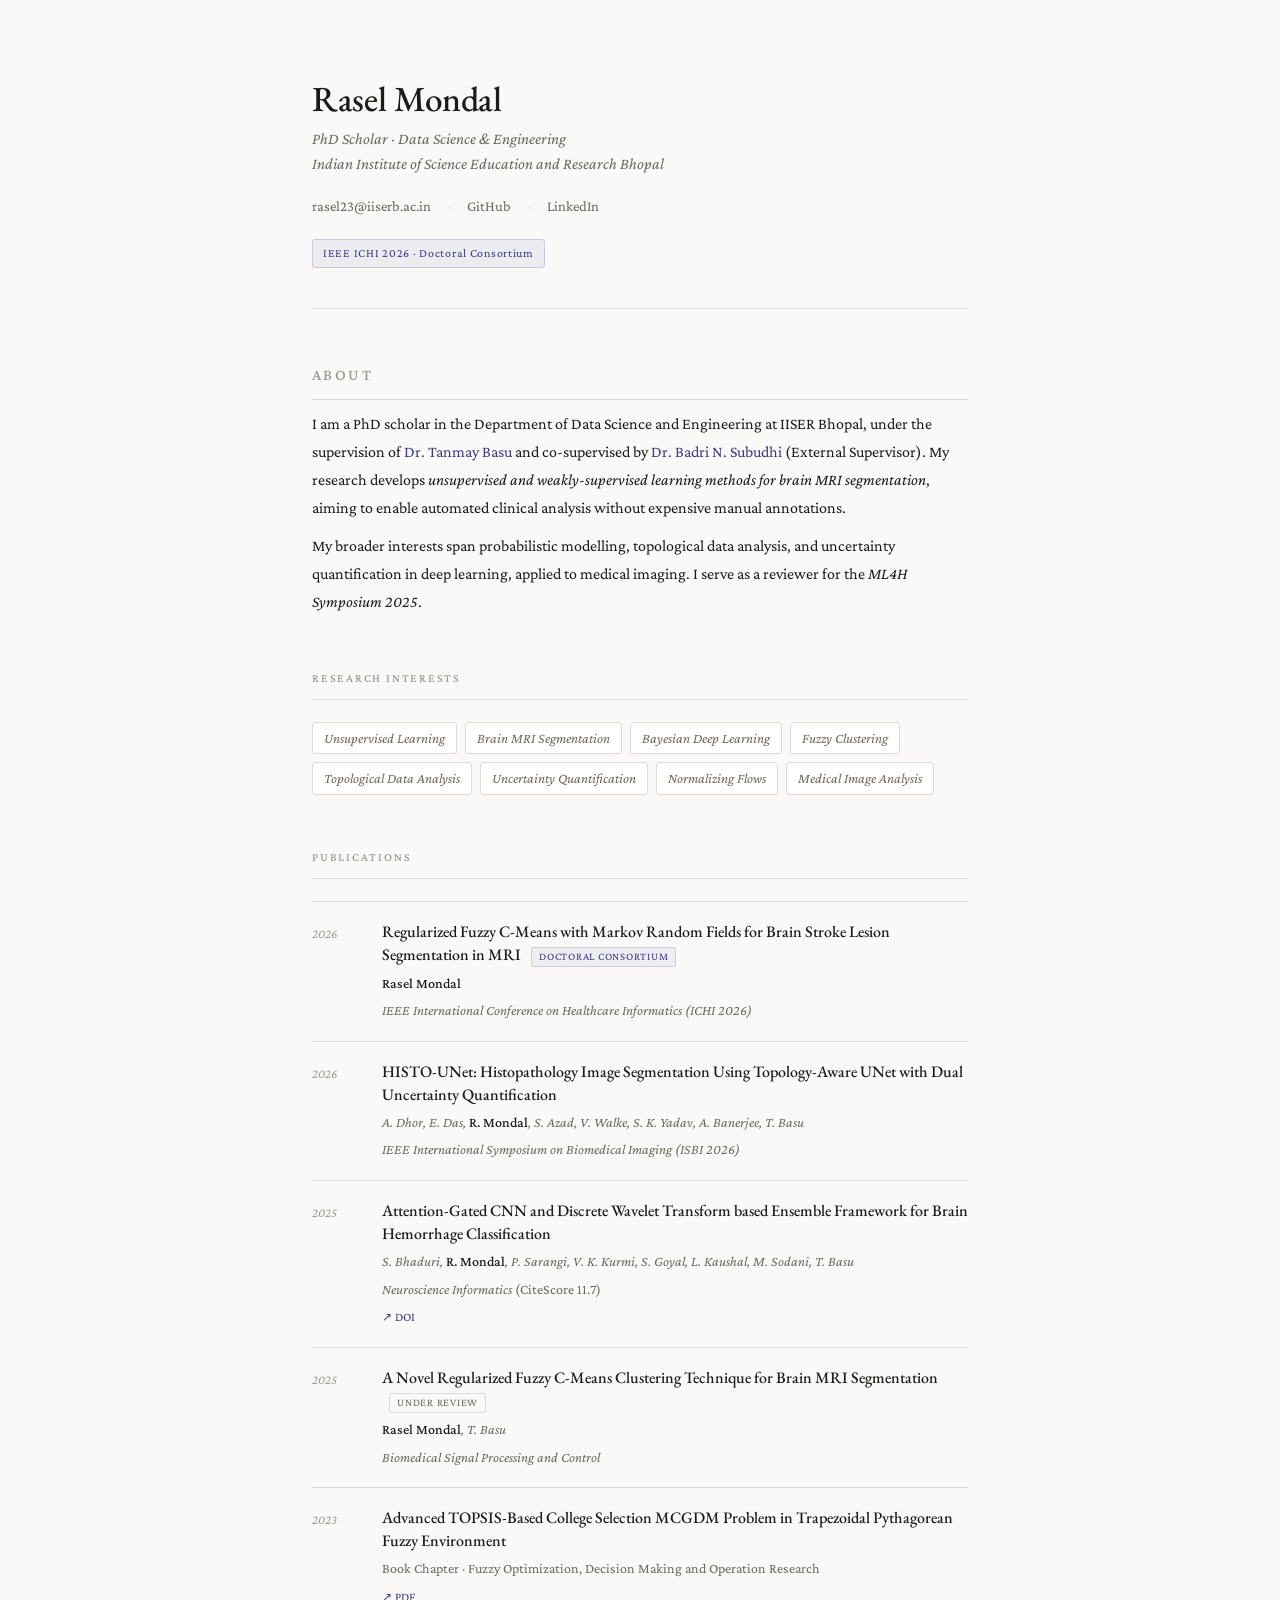
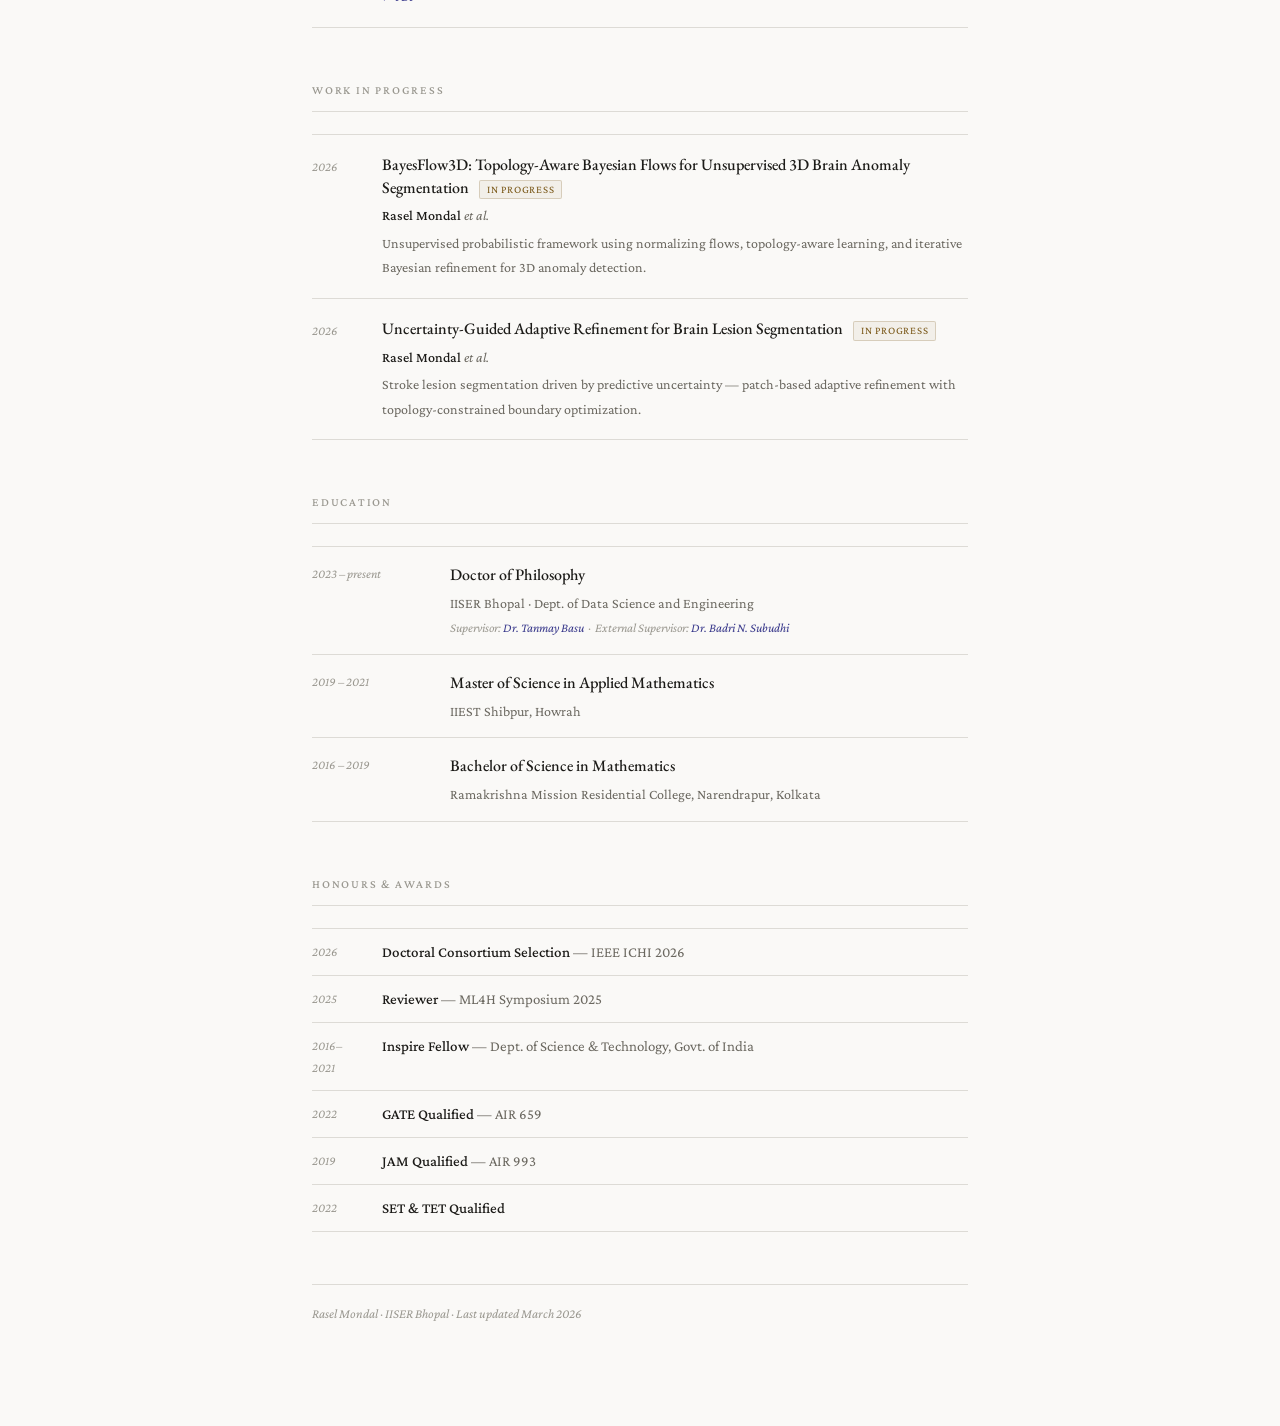
==== index.html @ db60b471 "Update index.html" ====
<!DOCTYPE html>
<html lang="en">
<head>
  <meta charset="UTF-8" />
  <meta name="viewport" content="width=device-width, initial-scale=1.0" />
  <title>Rasel Mondal</title>
  <meta name="description" content="Rasel Mondal — PhD Scholar, Data Science & Engineering, IISER Bhopal." />
  <link rel="preconnect" href="https://fonts.googleapis.com" />
  <link rel="preconnect" href="https://fonts.gstatic.com" crossorigin />
  <link href="https://fonts.googleapis.com/css2?family=EB+Garamond:ital,wght@0,400;0,500;0,600;1,400;1,500&family=Crimson+Pro:ital,wght@0,300;0,400;1,300;1,400&display=swap" rel="stylesheet" />
  <style>
    *, *::before, *::after { box-sizing: border-box; margin: 0; padding: 0; }

    :root {
      --bg:      #faf9f7;
      --text:    #1c1b18;
      --muted:   #6b6860;
      --light:   #9a9890;
      --rule:    #dddbd6;
      --accent:  #3a3a8c;
      --serif:   'EB Garamond', Georgia, serif;
      --body:    'Crimson Pro', Georgia, serif;
    }

    html { scroll-behavior: smooth; }

    body {
      font-family: var(--body);
      font-size: 17.5px;
      line-height: 1.75;
      color: var(--text);
      background: var(--bg);
    }

    a { color: var(--accent); text-decoration: none; }
    a:hover { text-decoration: underline; text-underline-offset: 3px; }

    .page {
      max-width: 720px;
      margin: 0 auto;
      padding: 80px 32px 100px;
    }

    /* ── HEADER ─────────────────────────────────────── */
    header {
      padding-bottom: 40px;
      border-bottom: 1px solid var(--rule);
      margin-bottom: 52px;
    }
    .hd-name {
      font-family: var(--serif);
      font-size: 2.2rem;
      font-weight: 500;
      letter-spacing: -0.01em;
      line-height: 1.1;
      margin-bottom: 8px;
    }
    .hd-role {
      color: var(--muted);
      font-size: 1rem;
      font-style: italic;
      margin-bottom: 18px;
      line-height: 1.55;
    }
    .hd-links {
      display: flex;
      flex-wrap: wrap;
      gap: 4px 16px;
      font-size: 0.92rem;
      margin-bottom: 16px;
    }
    .hd-links a { color: var(--muted); }
    .hd-links a:hover { color: var(--accent); }
    .hd-sep { color: var(--rule); }
    .hd-badge {
      display: inline-block;
      font-size: 0.75rem;
      letter-spacing: 0.06em;
      color: var(--accent);
      background: rgba(58,58,140,0.07);
      border: 1px solid rgba(58,58,140,0.18);
      border-radius: 3px;
      padding: 3px 10px;
    }

    /* ── SECTIONS ───────────────────────────────────── */
    section { margin-bottom: 52px; }

    .sec-label {
      font-size: 0.74rem;
      font-weight: 500;
      letter-spacing: 0.15em;
      text-transform: uppercase;
      color: var(--light);
      font-family: var(--body);
      padding-bottom: 10px;
      border-bottom: 1px solid var(--rule);
      margin-bottom: 22px;
    }

    /* ── BIO ────────────────────────────────────────── */
    .bio p { margin-bottom: 10px; font-size: 1rem; }
    .bio p:last-child { margin-bottom: 0; }

    /* ── INTERESTS ──────────────────────────────────── */
    .int-list { display: flex; flex-wrap: wrap; gap: 8px; }
    .int-tag {
      font-size: 0.88rem;
      color: var(--muted);
      background: white;
      border: 1px solid var(--rule);
      border-radius: 3px;
      padding: 3px 11px;
      font-style: italic;
    }

    /* ── PUB LIST ───────────────────────────────────── */
    .pub {
      display: grid;
      grid-template-columns: 48px 1fr;
      gap: 0 22px;
      padding: 18px 0;
      border-bottom: 1px solid var(--rule);
    }
    .pub:first-of-type { border-top: 1px solid var(--rule); }
    .pub-yr {
      font-size: 0.8rem;
      color: var(--light);
      font-style: italic;
      padding-top: 3px;
    }
    .pub-title {
      font-family: var(--serif);
      font-size: 1rem;
      font-weight: 500;
      line-height: 1.45;
      margin-bottom: 4px;
      color: var(--text);
    }
    .pub-title a { color: inherit; }
    .pub-title a:hover { color: var(--accent); }
    .pub-authors {
      font-size: 0.875rem;
      color: var(--muted);
      font-style: italic;
      margin-bottom: 3px;
    }
    .pub-authors b { font-style: normal; font-weight: 500; color: var(--text); }
    .pub-venue { font-size: 0.875rem; color: var(--muted); }
    .pub-venue em { font-style: italic; }
    .pub-links {
      margin-top: 6px;
      display: flex;
      gap: 14px;
      flex-wrap: wrap;
    }
    .pub-links a {
      font-size: 0.78rem;
      color: var(--accent);
      letter-spacing: 0.03em;
      font-family: var(--body);
    }
    .pub-links a::before {
      content: '↗ ';
      font-size: 0.72rem;
    }
    .badge {
      display: inline-block;
      font-size: 0.68rem;
      letter-spacing: 0.07em;
      text-transform: uppercase;
      border-radius: 2px;
      padding: 1px 7px;
      margin-left: 7px;
      vertical-align: middle;
      font-family: var(--body);
      font-style: normal;
      font-weight: 400;
    }
    .b-conf   { color: var(--accent); background: rgba(58,58,140,0.06); border: 1px solid rgba(58,58,140,0.18); }
    .b-review { color: var(--muted);  background: transparent;          border: 1px solid var(--rule); }
    .b-wip    { color: #7a5818;       background: rgba(122,88,24,0.06);  border: 1px solid rgba(122,88,24,0.22); }

    /* ── EDUCATION ──────────────────────────────────── */
    .edu {
      display: grid;
      grid-template-columns: 116px 1fr;
      gap: 0 22px;
      padding: 14px 0;
      border-bottom: 1px solid var(--rule);
    }
    .edu:first-of-type { border-top: 1px solid var(--rule); }
    .edu-yr { font-size: 0.8rem; color: var(--light); font-style: italic; padding-top: 2px; }
    .edu-deg { font-family: var(--serif); font-size: 1rem; font-weight: 500; margin-bottom: 2px; }
    .edu-inst { font-size: 0.88rem; color: var(--muted); }
    .edu-note { font-size: 0.8rem; color: var(--light); font-style: italic; margin-top: 2px; }

    /* ── HONOURS ────────────────────────────────────── */
    .hon {
      display: grid;
      grid-template-columns: 48px 1fr;
      gap: 0 22px;
      padding: 10px 0;
      border-bottom: 1px solid var(--rule);
      font-size: 0.93rem;
    }
    .hon:first-of-type { border-top: 1px solid var(--rule); }
    .hon-yr { color: var(--light); font-style: italic; font-size: 0.8rem; padding-top: 2px; }
    .hon-text { color: var(--muted); }
    .hon-text b { color: var(--text); font-weight: 500; }

    /* ── FOOTER ─────────────────────────────────────── */
    footer {
      border-top: 1px solid var(--rule);
      padding-top: 18px;
      font-size: 0.82rem;
      color: var(--light);
      font-style: italic;
    }

    /* ── RESPONSIVE ─────────────────────────────────── */
    @media (max-width: 580px) {
      .page { padding: 44px 20px 72px; }
      .hd-name { font-size: 1.8rem; }
      .pub, .edu, .hon { grid-template-columns: 1fr; gap: 2px; }
      .pub-yr, .edu-yr, .hon-yr { font-size: 0.75rem; }
    }
  </style>
</head>
<body>
<div class="page">

  <!-- HEADER -->
  <header>
    <h1 class="hd-name">Rasel Mondal</h1>
    <p class="hd-role">
      PhD Scholar · Data Science &amp; Engineering<br />
      Indian Institute of Science Education and Research Bhopal
    </p>
    <div class="hd-links">
      <a href="mailto:rasel23@iiserb.ac.in">rasel23@iiserb.ac.in</a>
      <span class="hd-sep">·</span>
      <a href="https://github.com/Rasel2316" target="_blank" rel="noopener">GitHub</a>
      <span class="hd-sep">·</span>
      <a href="https://linkedin.com/in/" target="_blank" rel="noopener">LinkedIn</a>
    </div>
    <span class="hd-badge">IEEE ICHI 2026 · Doctoral Consortium</span>
  </header>

  <!-- ABOUT -->
  <section class="bio">
    <p class="sec-label">About</p>
    <p>
      I am a PhD scholar in the Department of Data Science and Engineering at IISER Bhopal,
      under the supervision of <a href="https://sites.google.com/view/tanmaybasu/" target="_blank" rel="noopener">Dr. Tanmay Basu</a>
      and co-supervised by <a href="https://sites.google.com/view/badrisubudhi/home" target="_blank" rel="noopener">Dr. Badri N. Subudhi</a> (External Supervisor).
      My research develops <em>unsupervised and weakly-supervised learning methods for brain MRI segmentation</em>,
      aiming to enable automated clinical analysis without expensive manual annotations.
    </p>
    <p>
      My broader interests span probabilistic modelling, topological data analysis, and
      uncertainty quantification in deep learning, applied to medical imaging.
      I serve as a reviewer for the <em>ML4H Symposium 2025</em>.
    </p>
  </section>

  <!-- RESEARCH INTERESTS -->
  <section>
    <p class="sec-label">Research Interests</p>
    <div class="int-list">
      <span class="int-tag">Unsupervised Learning</span>
      <span class="int-tag">Brain MRI Segmentation</span>
      <span class="int-tag">Bayesian Deep Learning</span>
      <span class="int-tag">Fuzzy Clustering</span>
      <span class="int-tag">Topological Data Analysis</span>
      <span class="int-tag">Uncertainty Quantification</span>
      <span class="int-tag">Normalizing Flows</span>
      <span class="int-tag">Medical Image Analysis</span>
    </div>
  </section>

  <!-- PUBLICATIONS -->
  <section>
    <p class="sec-label">Publications</p>

    <div class="pub">
      <div class="pub-yr">2026</div>
      <div>
        <p class="pub-title">Regularized Fuzzy C-Means with Markov Random Fields for Brain Stroke Lesion Segmentation in MRI <span class="badge b-conf">Doctoral Consortium</span></p>
        <p class="pub-authors"><b>Rasel Mondal</b></p>
        <p class="pub-venue"><em>IEEE International Conference on Healthcare Informatics (ICHI 2026)</em></p>
      </div>
    </div>

    <div class="pub">
      <div class="pub-yr">2026</div>
      <div>
        <p class="pub-title">HISTO-UNet: Histopathology Image Segmentation Using Topology-Aware UNet with Dual Uncertainty Quantification</p>
        <p class="pub-authors">A. Dhor, E. Das, <b>R. Mondal</b>, S. Azad, V. Walke, S. K. Yadav, A. Banerjee, T. Basu</p>
        <p class="pub-venue"><em>IEEE International Symposium on Biomedical Imaging (ISBI 2026)</em></p>
      </div>
    </div>

    <div class="pub">
      <div class="pub-yr">2025</div>
      <div>
        <p class="pub-title">Attention-Gated CNN and Discrete Wavelet Transform based Ensemble Framework for Brain Hemorrhage Classification</p>
        <p class="pub-authors">S. Bhaduri, <b>R. Mondal</b>, P. Sarangi, V. K. Kurmi, S. Goyal, L. Kaushal, M. Sodani, T. Basu</p>
        <p class="pub-venue"><em>Neuroscience Informatics</em> (CiteScore 11.7)</p>
        <div class="pub-links">
          <a href="https://doi.org/10.1016/j.neuri.2025.100243" target="_blank" rel="noopener">DOI</a>
        </div>
      </div>
    </div>

    <div class="pub">
      <div class="pub-yr">2025</div>
      <div>
        <p class="pub-title">A Novel Regularized Fuzzy C-Means Clustering Technique for Brain MRI Segmentation <span class="badge b-review">Under Review</span></p>
        <p class="pub-authors"><b>Rasel Mondal</b>, T. Basu</p>
        <p class="pub-venue"><em>Biomedical Signal Processing and Control</em></p>
      </div>
    </div>

    <div class="pub">
      <div class="pub-yr">2023</div>
      <div>
        <p class="pub-title">Advanced TOPSIS-Based College Selection MCGDM Problem in Trapezoidal Pythagorean Fuzzy Environment</p>
        <p class="pub-venue">Book Chapter · Fuzzy Optimization, Decision Making and Operation Research</p>
        <div class="pub-links">
          <a href="https://www.researchgate.net/profile/Avishek-Chakraborty/publication/374961242_Advanced_TOPSIS-Based_College_Selection_MCGDM_Problem_in_Trapezoidal_Pythagorean_Fuzzy_Environment/links/65a22b91af617b0d8741abeb/Advanced-TOPSIS-Based-College-Selection-MCGDM-Problem-in-Trapezoidal-Pythagorean-Fuzzy-Environment.pdf" target="_blank" rel="noopener">PDF</a>
        </div>
      </div>
    </div>
  </section>

  <!-- WORK IN PROGRESS -->
  <section>
    <p class="sec-label">Work in Progress</p>

    <div class="pub">
      <div class="pub-yr">2026</div>
      <div>
        <p class="pub-title">BayesFlow3D: Topology-Aware Bayesian Flows for Unsupervised 3D Brain Anomaly Segmentation <span class="badge b-wip">In Progress</span></p>
        <p class="pub-authors"><b>Rasel Mondal</b> et al.</p>
        <p class="pub-venue">Unsupervised probabilistic framework using normalizing flows, topology-aware learning, and iterative Bayesian refinement for 3D anomaly detection.</p>
      </div>
    </div>

    <div class="pub">
      <div class="pub-yr">2026</div>
      <div>
        <p class="pub-title">Uncertainty-Guided Adaptive Refinement for Brain Lesion Segmentation <span class="badge b-wip">In Progress</span></p>
        <p class="pub-authors"><b>Rasel Mondal</b> et al.</p>
        <p class="pub-venue">Stroke lesion segmentation driven by predictive uncertainty — patch-based adaptive refinement with topology-constrained boundary optimization.</p>
      </div>
    </div>
  </section>

  <!-- EDUCATION -->
  <section>
    <p class="sec-label">Education</p>

    <div class="edu">
      <div class="edu-yr">2023 – present</div>
      <div>
        <p class="edu-deg">Doctor of Philosophy</p>
        <p class="edu-inst">IISER Bhopal · Dept. of Data Science and Engineering</p>
        <p class="edu-note">Supervisor: <a href="https://sites.google.com/view/tanmaybasu/" target="_blank" rel="noopener">Dr. Tanmay Basu</a> &nbsp;·&nbsp; External Supervisor: <a href="https://sites.google.com/view/badrisubudhi/home" target="_blank" rel="noopener">Dr. Badri N. Subudhi</a></p>
      </div>
    </div>

    <div class="edu">
      <div class="edu-yr">2019 – 2021</div>
      <div>
        <p class="edu-deg">Master of Science in Applied Mathematics</p>
        <p class="edu-inst">IIEST Shibpur, Howrah</p>
      </div>
    </div>

    <div class="edu">
      <div class="edu-yr">2016 – 2019</div>
      <div>
        <p class="edu-deg">Bachelor of Science in Mathematics</p>
        <p class="edu-inst">Ramakrishna Mission Residential College, Narendrapur, Kolkata</p>
      </div>
    </div>
  </section>

  <!-- HONOURS -->
  <section>
    <p class="sec-label">Honours &amp; Awards</p>

    <div class="hon">
      <div class="hon-yr">2026</div>
      <div class="hon-text"><b>Doctoral Consortium Selection</b> — IEEE ICHI 2026</div>
    </div>
    <div class="hon">
      <div class="hon-yr">2025</div>
      <div class="hon-text"><b>Reviewer</b> — ML4H Symposium 2025</div>
    </div>
    <div class="hon">
      <div class="hon-yr">2016–2021</div>
      <div class="hon-text"><b>Inspire Fellow</b> — Dept. of Science &amp; Technology, Govt. of India</div>
    </div>
    <div class="hon">
      <div class="hon-yr">2022</div>
      <div class="hon-text"><b>GATE Qualified</b> — AIR 659</div>
    </div>
    <div class="hon">
      <div class="hon-yr">2019</div>
      <div class="hon-text"><b>JAM Qualified</b> — AIR 993</div>
    </div>
    <div class="hon">
      <div class="hon-yr">2022</div>
      <div class="hon-text"><b>SET &amp; TET Qualified</b></div>
    </div>
  </section>

  <footer>
    Rasel Mondal · IISER Bhopal · Last updated March 2026
  </footer>

</div>
</body>
</html>
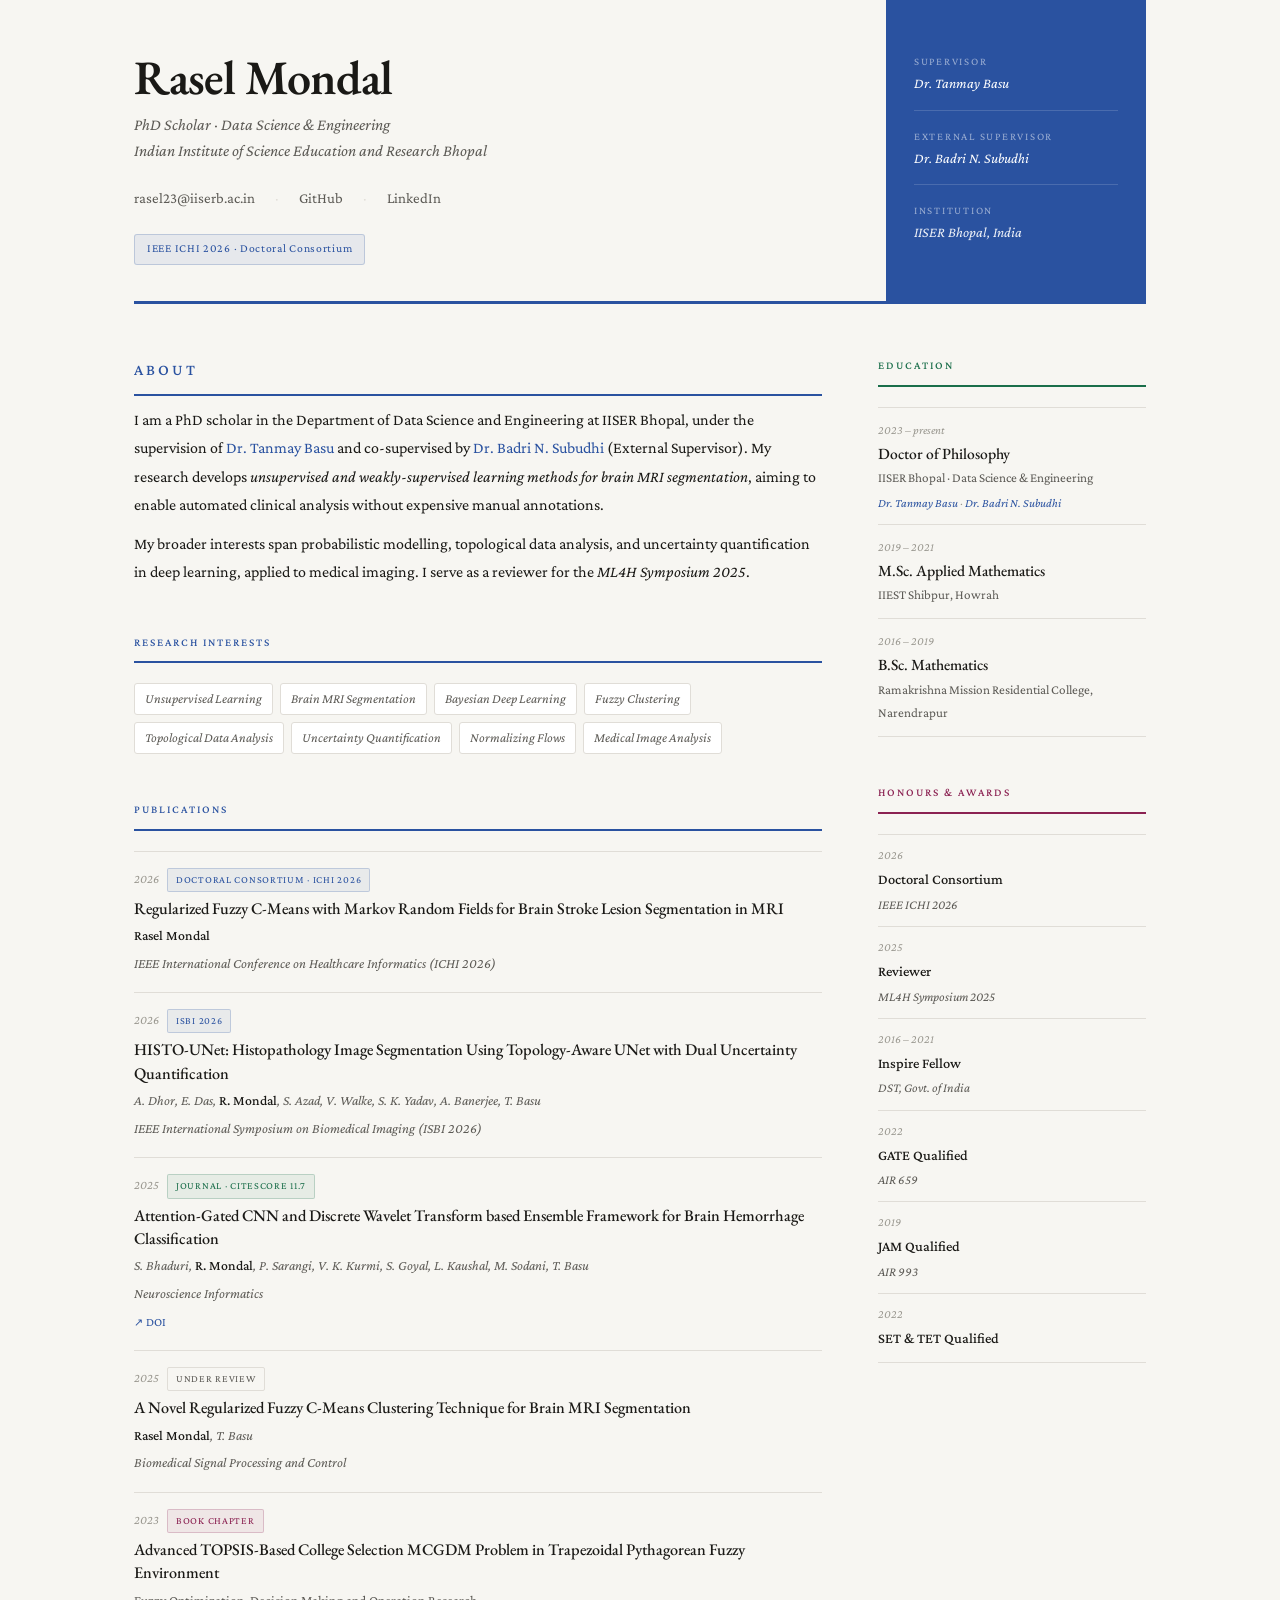
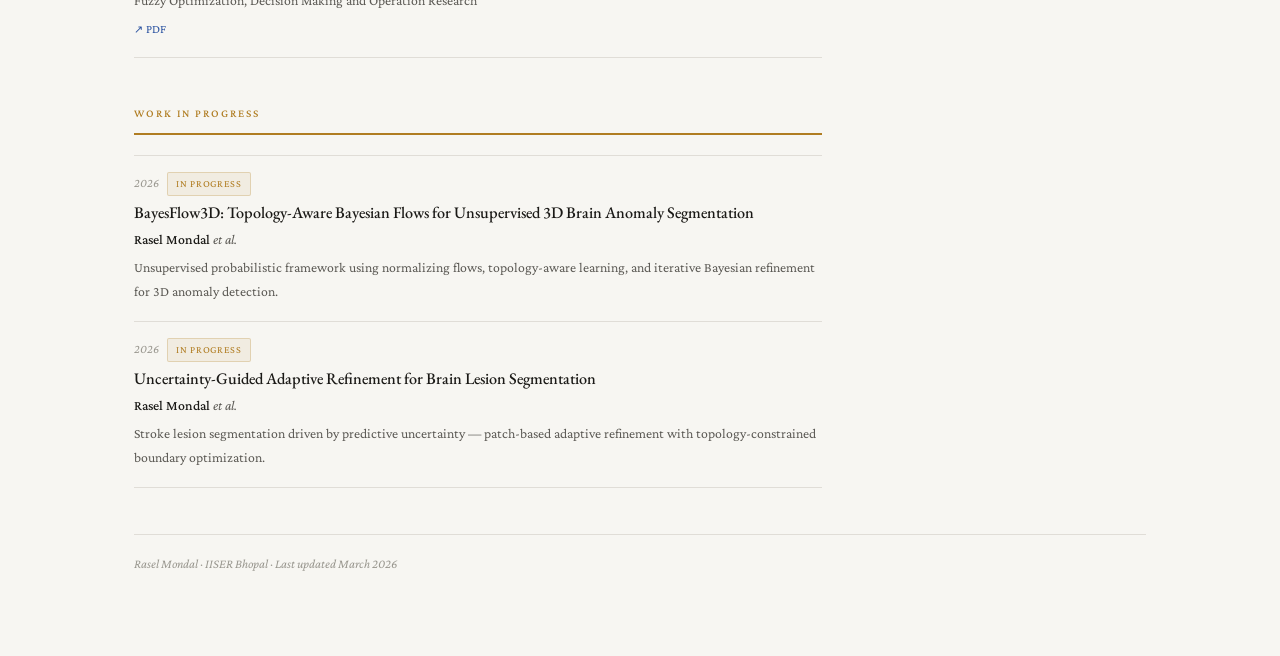
==== commit 56200531: "Update index.html" ====
--- a/index.html
+++ b/index.html
@@ -12,14 +12,18 @@
     *, *::before, *::after { box-sizing: border-box; margin: 0; padding: 0; }
 
     :root {
-      --bg:      #faf9f7;
-      --text:    #1c1b18;
-      --muted:   #6b6860;
-      --light:   #9a9890;
-      --rule:    #dddbd6;
-      --accent:  #3a3a8c;
-      --serif:   'EB Garamond', Georgia, serif;
-      --body:    'Crimson Pro', Georgia, serif;
+      --bg:       #f7f6f2;
+      --bg-card:  #ffffff;
+      --text:     #1a1916;
+      --muted:    #5c5a55;
+      --light:    #9a9890;
+      --rule:     #e0ddd7;
+      --blue:     #2a52a0;
+      --green:    #1a6e4a;
+      --rose:     #8b2252;
+      --gold:     #b07d22;
+      --serif:    'EB Garamond', Georgia, serif;
+      --body:     'Crimson Pro', Georgia, serif;
     }
 
     html { scroll-behavior: smooth; }
@@ -27,203 +31,241 @@
     body {
       font-family: var(--body);
       font-size: 17.5px;
-      line-height: 1.75;
+      line-height: 1.78;
       color: var(--text);
       background: var(--bg);
     }
 
-    a { color: var(--accent); text-decoration: none; }
+    a { color: var(--blue); text-decoration: none; }
     a:hover { text-decoration: underline; text-underline-offset: 3px; }
 
     .page {
-      max-width: 720px;
+      max-width: 1100px;
       margin: 0 auto;
-      padding: 80px 32px 100px;
-    }
-
-    /* ── HEADER ─────────────────────────────────────── */
+      padding: 0 44px 80px;
+    }
+
+    /* ══ HEADER ════════════════════════════════════════ */
     header {
-      padding-bottom: 40px;
-      border-bottom: 1px solid var(--rule);
+      display: grid;
+      grid-template-columns: 1fr 260px;
       margin-bottom: 52px;
-    }
+      border-bottom: 3px solid var(--blue);
+    }
+
+    .hd-main { padding: 52px 40px 36px 0; }
+
     .hd-name {
       font-family: var(--serif);
-      font-size: 2.2rem;
-      font-weight: 500;
-      letter-spacing: -0.01em;
-      line-height: 1.1;
-      margin-bottom: 8px;
+      font-size: 3rem;
+      font-weight: 600;
+      letter-spacing: -0.02em;
+      line-height: 1.05;
+      margin-bottom: 10px;
     }
     .hd-role {
       color: var(--muted);
-      font-size: 1rem;
+      font-size: 1.02rem;
       font-style: italic;
-      margin-bottom: 18px;
+      margin-bottom: 22px;
       line-height: 1.55;
     }
     .hd-links {
       display: flex;
       flex-wrap: wrap;
-      gap: 4px 16px;
-      font-size: 0.92rem;
-      margin-bottom: 16px;
-    }
-    .hd-links a { color: var(--muted); }
-    .hd-links a:hover { color: var(--accent); }
-    .hd-sep { color: var(--rule); }
+      gap: 4px 20px;
+      font-size: 0.93rem;
+      margin-bottom: 20px;
+    }
+    .hd-links a   { color: var(--muted); }
+    .hd-links a:hover { color: var(--blue); }
+    .hd-sep       { color: var(--rule); }
     .hd-badge {
       display: inline-block;
-      font-size: 0.75rem;
+      font-size: 0.73rem;
       letter-spacing: 0.06em;
-      color: var(--accent);
-      background: rgba(58,58,140,0.07);
-      border: 1px solid rgba(58,58,140,0.18);
+      border-radius: 3px;
+      padding: 4px 12px;
+      color: var(--blue);
+      background: rgba(42,82,160,0.08);
+      border: 1px solid rgba(42,82,160,0.22);
+    }
+
+    /* blue right panel */
+    .hd-panel {
+      background: var(--blue);
+      padding: 52px 28px 36px;
+      display: flex;
+      flex-direction: column;
+      gap: 16px;
+    }
+    .hd-panel-lbl {
+      font-size: 0.68rem;
+      letter-spacing: 0.16em;
+      text-transform: uppercase;
+      color: rgba(255,255,255,0.52);
+      margin-bottom: 2px;
+      font-family: var(--body);
+    }
+    .hd-panel-val {
+      font-size: 0.9rem;
+      color: rgba(255,255,255,0.92);
+      font-style: italic;
+      line-height: 1.4;
+    }
+    .hd-panel-val a { color: #fff; }
+    .hd-panel-val a:hover { text-decoration: underline; text-underline-offset: 3px; }
+    .hd-panel-hr { height: 1px; background: rgba(255,255,255,0.15); }
+
+    /* ══ BODY GRID ══════════════════════════════════════ */
+    .body-grid {
+      display: grid;
+      grid-template-columns: 1fr 268px;
+      gap: 0 56px;
+      align-items: start;
+    }
+
+    /* ══ SECTIONS ══════════════════════════════════════ */
+    section { margin-bottom: 46px; }
+
+    .sec-label {
+      font-size: 0.7rem;
+      font-weight: 500;
+      letter-spacing: 0.18em;
+      text-transform: uppercase;
+      font-family: var(--body);
+      padding-bottom: 9px;
+      border-bottom: 2px solid;
+      margin-bottom: 20px;
+    }
+    .sl-blue  { color: var(--blue);  border-color: var(--blue); }
+    .sl-green { color: var(--green); border-color: var(--green); }
+    .sl-rose  { color: var(--rose);  border-color: var(--rose); }
+    .sl-gold  { color: var(--gold);  border-color: var(--gold); }
+
+    /* ── Bio ─── */
+    .bio p { margin-bottom: 10px; font-size: 1rem; }
+    .bio p:last-child { margin-bottom: 0; }
+
+    /* ── Interests ─── */
+    .int-list { display: flex; flex-wrap: wrap; gap: 7px; }
+    .int-tag {
+      font-size: 0.83rem;
+      color: var(--muted);
+      background: var(--bg-card);
+      border: 1px solid var(--rule);
       border-radius: 3px;
       padding: 3px 10px;
-    }
-
-    /* ── SECTIONS ───────────────────────────────────── */
-    section { margin-bottom: 52px; }
-
-    .sec-label {
-      font-size: 0.74rem;
-      font-weight: 500;
-      letter-spacing: 0.15em;
-      text-transform: uppercase;
-      color: var(--light);
-      font-family: var(--body);
-      padding-bottom: 10px;
+      font-style: italic;
+    }
+
+    /* ── Publications ─── */
+    .pub {
+      padding: 16px 0;
       border-bottom: 1px solid var(--rule);
-      margin-bottom: 22px;
-    }
-
-    /* ── BIO ────────────────────────────────────────── */
-    .bio p { margin-bottom: 10px; font-size: 1rem; }
-    .bio p:last-child { margin-bottom: 0; }
-
-    /* ── INTERESTS ──────────────────────────────────── */
-    .int-list { display: flex; flex-wrap: wrap; gap: 8px; }
-    .int-tag {
-      font-size: 0.88rem;
-      color: var(--muted);
-      background: white;
-      border: 1px solid var(--rule);
-      border-radius: 3px;
-      padding: 3px 11px;
-      font-style: italic;
-    }
-
-    /* ── PUB LIST ───────────────────────────────────── */
-    .pub {
-      display: grid;
-      grid-template-columns: 48px 1fr;
-      gap: 0 22px;
-      padding: 18px 0;
-      border-bottom: 1px solid var(--rule);
     }
     .pub:first-of-type { border-top: 1px solid var(--rule); }
+
+    .pub-meta {
+      display: flex;
+      align-items: center;
+      gap: 8px;
+      margin-bottom: 5px;
+      flex-wrap: wrap;
+    }
     .pub-yr {
-      font-size: 0.8rem;
+      font-size: 0.77rem;
       color: var(--light);
       font-style: italic;
-      padding-top: 3px;
     }
     .pub-title {
       font-family: var(--serif);
-      font-size: 1rem;
+      font-size: 1.01rem;
       font-weight: 500;
       line-height: 1.45;
       margin-bottom: 4px;
       color: var(--text);
     }
     .pub-title a { color: inherit; }
-    .pub-title a:hover { color: var(--accent); }
+    .pub-title a:hover { color: var(--blue); }
     .pub-authors {
-      font-size: 0.875rem;
+      font-size: 0.86rem;
       color: var(--muted);
       font-style: italic;
       margin-bottom: 3px;
     }
     .pub-authors b { font-style: normal; font-weight: 500; color: var(--text); }
-    .pub-venue { font-size: 0.875rem; color: var(--muted); }
+    .pub-venue { font-size: 0.86rem; color: var(--muted); }
     .pub-venue em { font-style: italic; }
-    .pub-links {
-      margin-top: 6px;
-      display: flex;
-      gap: 14px;
-      flex-wrap: wrap;
-    }
+    .pub-links { margin-top: 6px; display: flex; gap: 14px; }
     .pub-links a {
-      font-size: 0.78rem;
-      color: var(--accent);
+      font-size: 0.76rem;
+      color: var(--blue);
       letter-spacing: 0.03em;
-      font-family: var(--body);
-    }
-    .pub-links a::before {
-      content: '↗ ';
-      font-size: 0.72rem;
-    }
+    }
+    .pub-links a::before { content: '↗ '; font-size: 0.7rem; }
+
+    /* badges */
     .badge {
       display: inline-block;
-      font-size: 0.68rem;
+      font-size: 0.64rem;
       letter-spacing: 0.07em;
       text-transform: uppercase;
       border-radius: 2px;
-      padding: 1px 7px;
-      margin-left: 7px;
-      vertical-align: middle;
+      padding: 2px 8px;
       font-family: var(--body);
       font-style: normal;
       font-weight: 400;
-    }
-    .b-conf   { color: var(--accent); background: rgba(58,58,140,0.06); border: 1px solid rgba(58,58,140,0.18); }
-    .b-review { color: var(--muted);  background: transparent;          border: 1px solid var(--rule); }
-    .b-wip    { color: #7a5818;       background: rgba(122,88,24,0.06);  border: 1px solid rgba(122,88,24,0.22); }
-
-    /* ── EDUCATION ──────────────────────────────────── */
-    .edu {
-      display: grid;
-      grid-template-columns: 116px 1fr;
-      gap: 0 22px;
-      padding: 14px 0;
-      border-bottom: 1px solid var(--rule);
-    }
-    .edu:first-of-type { border-top: 1px solid var(--rule); }
-    .edu-yr { font-size: 0.8rem; color: var(--light); font-style: italic; padding-top: 2px; }
-    .edu-deg { font-family: var(--serif); font-size: 1rem; font-weight: 500; margin-bottom: 2px; }
-    .edu-inst { font-size: 0.88rem; color: var(--muted); }
-    .edu-note { font-size: 0.8rem; color: var(--light); font-style: italic; margin-top: 2px; }
-
-    /* ── HONOURS ────────────────────────────────────── */
-    .hon {
-      display: grid;
-      grid-template-columns: 48px 1fr;
-      gap: 0 22px;
+      white-space: nowrap;
+    }
+    .b-blue   { color: var(--blue);  background: rgba(42,82,160,0.07);  border: 1px solid rgba(42,82,160,0.22); }
+    .b-green  { color: var(--green); background: rgba(26,110,74,0.07);  border: 1px solid rgba(26,110,74,0.22); }
+    .b-review { color: var(--muted); background: transparent;           border: 1px solid var(--rule); }
+    .b-gold   { color: var(--gold);  background: rgba(176,125,34,0.08); border: 1px solid rgba(176,125,34,0.25); }
+    .b-rose   { color: var(--rose);  background: rgba(139,34,82,0.07);  border: 1px solid rgba(139,34,82,0.22); }
+
+    /* ── Sidebar items ─── */
+    .side-item {
       padding: 10px 0;
       border-bottom: 1px solid var(--rule);
-      font-size: 0.93rem;
-    }
-    .hon:first-of-type { border-top: 1px solid var(--rule); }
-    .hon-yr { color: var(--light); font-style: italic; font-size: 0.8rem; padding-top: 2px; }
-    .hon-text { color: var(--muted); }
-    .hon-text b { color: var(--text); font-weight: 500; }
-
-    /* ── FOOTER ─────────────────────────────────────── */
+      font-size: 0.92rem;
+    }
+    .side-item:first-of-type { border-top: 1px solid var(--rule); }
+    .side-yr    { font-size: 0.74rem; color: var(--light); font-style: italic; margin-bottom: 1px; }
+    .side-title { color: var(--text); font-weight: 500; font-size: 0.9rem; }
+    .side-sub   { color: var(--muted); font-size: 0.81rem; font-style: italic; }
+
+    /* ── Education (sidebar) ─── */
+    .edu-item {
+      padding: 12px 0;
+      border-bottom: 1px solid var(--rule);
+    }
+    .edu-item:first-of-type { border-top: 1px solid var(--rule); }
+    .edu-yr   { font-size: 0.74rem; color: var(--light); font-style: italic; margin-bottom: 3px; }
+    .edu-deg  { font-family: var(--serif); font-size: 0.97rem; font-weight: 500; margin-bottom: 2px; line-height: 1.3; }
+    .edu-inst { font-size: 0.82rem; color: var(--muted); }
+    .edu-note { font-size: 0.75rem; color: var(--light); font-style: italic; margin-top: 4px; line-height: 1.5; }
+    .edu-note a { color: var(--blue); }
+
+    /* ── Footer ─── */
     footer {
       border-top: 1px solid var(--rule);
       padding-top: 18px;
-      font-size: 0.82rem;
+      font-size: 0.8rem;
       color: var(--light);
       font-style: italic;
     }
 
-    /* ── RESPONSIVE ─────────────────────────────────── */
-    @media (max-width: 580px) {
-      .page { padding: 44px 20px 72px; }
-      .hd-name { font-size: 1.8rem; }
-      .pub, .edu, .hon { grid-template-columns: 1fr; gap: 2px; }
-      .pub-yr, .edu-yr, .hon-yr { font-size: 0.75rem; }
+    /* ══ RESPONSIVE ═══════════════════════════════════ */
+    @media (max-width: 860px) {
+      .body-grid { grid-template-columns: 1fr; }
+      header { grid-template-columns: 1fr; }
+      .hd-panel { padding: 24px 28px; flex-direction: row; flex-wrap: wrap; gap: 14px 32px; }
+    }
+    @media (max-width: 600px) {
+      .page { padding: 0 20px 60px; }
+      .hd-main { padding: 36px 0 24px; }
+      .hd-name { font-size: 2.1rem; }
     }
   </style>
 </head>
@@ -232,190 +274,229 @@
 
   <!-- HEADER -->
   <header>
-    <h1 class="hd-name">Rasel Mondal</h1>
-    <p class="hd-role">
-      PhD Scholar · Data Science &amp; Engineering<br />
-      Indian Institute of Science Education and Research Bhopal
-    </p>
-    <div class="hd-links">
-      <a href="mailto:rasel23@iiserb.ac.in">rasel23@iiserb.ac.in</a>
-      <span class="hd-sep">·</span>
-      <a href="https://github.com/Rasel2316" target="_blank" rel="noopener">GitHub</a>
-      <span class="hd-sep">·</span>
-      <a href="https://linkedin.com/in/" target="_blank" rel="noopener">LinkedIn</a>
+    <div class="hd-main">
+      <h1 class="hd-name">Rasel Mondal</h1>
+      <p class="hd-role">
+        PhD Scholar · Data Science &amp; Engineering<br />
+        Indian Institute of Science Education and Research Bhopal
+      </p>
+      <div class="hd-links">
+        <a href="mailto:rasel23@iiserb.ac.in">rasel23@iiserb.ac.in</a>
+        <span class="hd-sep">·</span>
+        <a href="https://github.com/Rasel2316" target="_blank" rel="noopener">GitHub</a>
+        <span class="hd-sep">·</span>
+        <a href="https://linkedin.com/in/" target="_blank" rel="noopener">LinkedIn</a>
+      </div>
+      <span class="hd-badge">IEEE ICHI 2026 · Doctoral Consortium</span>
     </div>
-    <span class="hd-badge">IEEE ICHI 2026 · Doctoral Consortium</span>
-  </header>
-
-  <!-- ABOUT -->
-  <section class="bio">
-    <p class="sec-label">About</p>
-    <p>
-      I am a PhD scholar in the Department of Data Science and Engineering at IISER Bhopal,
-      under the supervision of <a href="https://sites.google.com/view/tanmaybasu/" target="_blank" rel="noopener">Dr. Tanmay Basu</a>
-      and co-supervised by <a href="https://sites.google.com/view/badrisubudhi/home" target="_blank" rel="noopener">Dr. Badri N. Subudhi</a> (External Supervisor).
-      My research develops <em>unsupervised and weakly-supervised learning methods for brain MRI segmentation</em>,
-      aiming to enable automated clinical analysis without expensive manual annotations.
-    </p>
-    <p>
-      My broader interests span probabilistic modelling, topological data analysis, and
-      uncertainty quantification in deep learning, applied to medical imaging.
-      I serve as a reviewer for the <em>ML4H Symposium 2025</em>.
-    </p>
-  </section>
-
-  <!-- RESEARCH INTERESTS -->
-  <section>
-    <p class="sec-label">Research Interests</p>
-    <div class="int-list">
-      <span class="int-tag">Unsupervised Learning</span>
-      <span class="int-tag">Brain MRI Segmentation</span>
-      <span class="int-tag">Bayesian Deep Learning</span>
-      <span class="int-tag">Fuzzy Clustering</span>
-      <span class="int-tag">Topological Data Analysis</span>
-      <span class="int-tag">Uncertainty Quantification</span>
-      <span class="int-tag">Normalizing Flows</span>
-      <span class="int-tag">Medical Image Analysis</span>
-    </div>
-  </section>
-
-  <!-- PUBLICATIONS -->
-  <section>
-    <p class="sec-label">Publications</p>
-
-    <div class="pub">
-      <div class="pub-yr">2026</div>
+
+    <div class="hd-panel">
       <div>
-        <p class="pub-title">Regularized Fuzzy C-Means with Markov Random Fields for Brain Stroke Lesion Segmentation in MRI <span class="badge b-conf">Doctoral Consortium</span></p>
-        <p class="pub-authors"><b>Rasel Mondal</b></p>
-        <p class="pub-venue"><em>IEEE International Conference on Healthcare Informatics (ICHI 2026)</em></p>
+        <p class="hd-panel-lbl">Supervisor</p>
+        <p class="hd-panel-val">
+          <a href="https://sites.google.com/view/tanmaybasu/" target="_blank" rel="noopener">Dr. Tanmay Basu</a>
+        </p>
+      </div>
+      <div class="hd-panel-hr"></div>
+      <div>
+        <p class="hd-panel-lbl">External Supervisor</p>
+        <p class="hd-panel-val">
+          <a href="https://sites.google.com/view/badrisubudhi/home" target="_blank" rel="noopener">Dr. Badri N. Subudhi</a>
+        </p>
+      </div>
+      <div class="hd-panel-hr"></div>
+      <div>
+        <p class="hd-panel-lbl">Institution</p>
+        <p class="hd-panel-val">IISER Bhopal, India</p>
       </div>
     </div>
-
-    <div class="pub">
-      <div class="pub-yr">2026</div>
-      <div>
-        <p class="pub-title">HISTO-UNet: Histopathology Image Segmentation Using Topology-Aware UNet with Dual Uncertainty Quantification</p>
-        <p class="pub-authors">A. Dhor, E. Das, <b>R. Mondal</b>, S. Azad, V. Walke, S. K. Yadav, A. Banerjee, T. Basu</p>
-        <p class="pub-venue"><em>IEEE International Symposium on Biomedical Imaging (ISBI 2026)</em></p>
-      </div>
-    </div>
-
-    <div class="pub">
-      <div class="pub-yr">2025</div>
-      <div>
-        <p class="pub-title">Attention-Gated CNN and Discrete Wavelet Transform based Ensemble Framework for Brain Hemorrhage Classification</p>
-        <p class="pub-authors">S. Bhaduri, <b>R. Mondal</b>, P. Sarangi, V. K. Kurmi, S. Goyal, L. Kaushal, M. Sodani, T. Basu</p>
-        <p class="pub-venue"><em>Neuroscience Informatics</em> (CiteScore 11.7)</p>
-        <div class="pub-links">
-          <a href="https://doi.org/10.1016/j.neuri.2025.100243" target="_blank" rel="noopener">DOI</a>
-        </div>
-      </div>
-    </div>
-
-    <div class="pub">
-      <div class="pub-yr">2025</div>
-      <div>
-        <p class="pub-title">A Novel Regularized Fuzzy C-Means Clustering Technique for Brain MRI Segmentation <span class="badge b-review">Under Review</span></p>
-        <p class="pub-authors"><b>Rasel Mondal</b>, T. Basu</p>
-        <p class="pub-venue"><em>Biomedical Signal Processing and Control</em></p>
-      </div>
-    </div>
-
-    <div class="pub">
-      <div class="pub-yr">2023</div>
-      <div>
-        <p class="pub-title">Advanced TOPSIS-Based College Selection MCGDM Problem in Trapezoidal Pythagorean Fuzzy Environment</p>
-        <p class="pub-venue">Book Chapter · Fuzzy Optimization, Decision Making and Operation Research</p>
-        <div class="pub-links">
-          <a href="https://www.researchgate.net/profile/Avishek-Chakraborty/publication/374961242_Advanced_TOPSIS-Based_College_Selection_MCGDM_Problem_in_Trapezoidal_Pythagorean_Fuzzy_Environment/links/65a22b91af617b0d8741abeb/Advanced-TOPSIS-Based-College-Selection-MCGDM-Problem-in-Trapezoidal-Pythagorean-Fuzzy-Environment.pdf" target="_blank" rel="noopener">PDF</a>
-        </div>
-      </div>
-    </div>
-  </section>
-
-  <!-- WORK IN PROGRESS -->
-  <section>
-    <p class="sec-label">Work in Progress</p>
-
-    <div class="pub">
-      <div class="pub-yr">2026</div>
-      <div>
-        <p class="pub-title">BayesFlow3D: Topology-Aware Bayesian Flows for Unsupervised 3D Brain Anomaly Segmentation <span class="badge b-wip">In Progress</span></p>
-        <p class="pub-authors"><b>Rasel Mondal</b> et al.</p>
-        <p class="pub-venue">Unsupervised probabilistic framework using normalizing flows, topology-aware learning, and iterative Bayesian refinement for 3D anomaly detection.</p>
-      </div>
-    </div>
-
-    <div class="pub">
-      <div class="pub-yr">2026</div>
-      <div>
-        <p class="pub-title">Uncertainty-Guided Adaptive Refinement for Brain Lesion Segmentation <span class="badge b-wip">In Progress</span></p>
-        <p class="pub-authors"><b>Rasel Mondal</b> et al.</p>
-        <p class="pub-venue">Stroke lesion segmentation driven by predictive uncertainty — patch-based adaptive refinement with topology-constrained boundary optimization.</p>
-      </div>
-    </div>
-  </section>
-
-  <!-- EDUCATION -->
-  <section>
-    <p class="sec-label">Education</p>
-
-    <div class="edu">
-      <div class="edu-yr">2023 – present</div>
-      <div>
-        <p class="edu-deg">Doctor of Philosophy</p>
-        <p class="edu-inst">IISER Bhopal · Dept. of Data Science and Engineering</p>
-        <p class="edu-note">Supervisor: <a href="https://sites.google.com/view/tanmaybasu/" target="_blank" rel="noopener">Dr. Tanmay Basu</a> &nbsp;·&nbsp; External Supervisor: <a href="https://sites.google.com/view/badrisubudhi/home" target="_blank" rel="noopener">Dr. Badri N. Subudhi</a></p>
-      </div>
-    </div>
-
-    <div class="edu">
-      <div class="edu-yr">2019 – 2021</div>
-      <div>
-        <p class="edu-deg">Master of Science in Applied Mathematics</p>
-        <p class="edu-inst">IIEST Shibpur, Howrah</p>
-      </div>
-    </div>
-
-    <div class="edu">
-      <div class="edu-yr">2016 – 2019</div>
-      <div>
-        <p class="edu-deg">Bachelor of Science in Mathematics</p>
-        <p class="edu-inst">Ramakrishna Mission Residential College, Narendrapur, Kolkata</p>
-      </div>
-    </div>
-  </section>
-
-  <!-- HONOURS -->
-  <section>
-    <p class="sec-label">Honours &amp; Awards</p>
-
-    <div class="hon">
-      <div class="hon-yr">2026</div>
-      <div class="hon-text"><b>Doctoral Consortium Selection</b> — IEEE ICHI 2026</div>
-    </div>
-    <div class="hon">
-      <div class="hon-yr">2025</div>
-      <div class="hon-text"><b>Reviewer</b> — ML4H Symposium 2025</div>
-    </div>
-    <div class="hon">
-      <div class="hon-yr">2016–2021</div>
-      <div class="hon-text"><b>Inspire Fellow</b> — Dept. of Science &amp; Technology, Govt. of India</div>
-    </div>
-    <div class="hon">
-      <div class="hon-yr">2022</div>
-      <div class="hon-text"><b>GATE Qualified</b> — AIR 659</div>
-    </div>
-    <div class="hon">
-      <div class="hon-yr">2019</div>
-      <div class="hon-text"><b>JAM Qualified</b> — AIR 993</div>
-    </div>
-    <div class="hon">
-      <div class="hon-yr">2022</div>
-      <div class="hon-text"><b>SET &amp; TET Qualified</b></div>
-    </div>
-  </section>
+  </header>
+
+  <!-- BODY GRID -->
+  <div class="body-grid">
+
+    <!-- ── MAIN COLUMN ────────────────────────────── -->
+    <div>
+
+      <section class="bio">
+        <p class="sec-label sl-blue">About</p>
+        <p>
+          I am a PhD scholar in the Department of Data Science and Engineering at IISER Bhopal,
+          under the supervision of <a href="https://sites.google.com/view/tanmaybasu/" target="_blank" rel="noopener">Dr. Tanmay Basu</a>
+          and co-supervised by <a href="https://sites.google.com/view/badrisubudhi/home" target="_blank" rel="noopener">Dr. Badri N. Subudhi</a> (External Supervisor).
+          My research develops <em>unsupervised and weakly-supervised learning methods for brain MRI segmentation</em>,
+          aiming to enable automated clinical analysis without expensive manual annotations.
+        </p>
+        <p>
+          My broader interests span probabilistic modelling, topological data analysis, and
+          uncertainty quantification in deep learning, applied to medical imaging.
+          I serve as a reviewer for the <em>ML4H Symposium 2025</em>.
+        </p>
+      </section>
+
+      <section>
+        <p class="sec-label sl-blue">Research Interests</p>
+        <div class="int-list">
+          <span class="int-tag">Unsupervised Learning</span>
+          <span class="int-tag">Brain MRI Segmentation</span>
+          <span class="int-tag">Bayesian Deep Learning</span>
+          <span class="int-tag">Fuzzy Clustering</span>
+          <span class="int-tag">Topological Data Analysis</span>
+          <span class="int-tag">Uncertainty Quantification</span>
+          <span class="int-tag">Normalizing Flows</span>
+          <span class="int-tag">Medical Image Analysis</span>
+        </div>
+      </section>
+
+      <section>
+        <p class="sec-label sl-blue">Publications</p>
+
+        <div class="pub">
+          <div class="pub-meta">
+            <span class="pub-yr">2026</span>
+            <span class="badge b-blue">Doctoral Consortium · ICHI 2026</span>
+          </div>
+          <p class="pub-title">Regularized Fuzzy C-Means with Markov Random Fields for Brain Stroke Lesion Segmentation in MRI</p>
+          <p class="pub-authors"><b>Rasel Mondal</b></p>
+          <p class="pub-venue"><em>IEEE International Conference on Healthcare Informatics (ICHI 2026)</em></p>
+        </div>
+
+        <div class="pub">
+          <div class="pub-meta">
+            <span class="pub-yr">2026</span>
+            <span class="badge b-blue">ISBI 2026</span>
+          </div>
+          <p class="pub-title">HISTO-UNet: Histopathology Image Segmentation Using Topology-Aware UNet with Dual Uncertainty Quantification</p>
+          <p class="pub-authors">A. Dhor, E. Das, <b>R. Mondal</b>, S. Azad, V. Walke, S. K. Yadav, A. Banerjee, T. Basu</p>
+          <p class="pub-venue"><em>IEEE International Symposium on Biomedical Imaging (ISBI 2026)</em></p>
+        </div>
+
+        <div class="pub">
+          <div class="pub-meta">
+            <span class="pub-yr">2025</span>
+            <span class="badge b-green">Journal · CiteScore 11.7</span>
+          </div>
+          <p class="pub-title">Attention-Gated CNN and Discrete Wavelet Transform based Ensemble Framework for Brain Hemorrhage Classification</p>
+          <p class="pub-authors">S. Bhaduri, <b>R. Mondal</b>, P. Sarangi, V. K. Kurmi, S. Goyal, L. Kaushal, M. Sodani, T. Basu</p>
+          <p class="pub-venue"><em>Neuroscience Informatics</em></p>
+          <div class="pub-links">
+            <a href="https://doi.org/10.1016/j.neuri.2025.100243" target="_blank" rel="noopener">DOI</a>
+          </div>
+        </div>
+
+        <div class="pub">
+          <div class="pub-meta">
+            <span class="pub-yr">2025</span>
+            <span class="badge b-review">Under Review</span>
+          </div>
+          <p class="pub-title">A Novel Regularized Fuzzy C-Means Clustering Technique for Brain MRI Segmentation</p>
+          <p class="pub-authors"><b>Rasel Mondal</b>, T. Basu</p>
+          <p class="pub-venue"><em>Biomedical Signal Processing and Control</em></p>
+        </div>
+
+        <div class="pub">
+          <div class="pub-meta">
+            <span class="pub-yr">2023</span>
+            <span class="badge b-rose">Book Chapter</span>
+          </div>
+          <p class="pub-title">Advanced TOPSIS-Based College Selection MCGDM Problem in Trapezoidal Pythagorean Fuzzy Environment</p>
+          <p class="pub-venue">Fuzzy Optimization, Decision Making and Operation Research</p>
+          <div class="pub-links">
+            <a href="https://www.researchgate.net/profile/Avishek-Chakraborty/publication/374961242_Advanced_TOPSIS-Based_College_Selection_MCGDM_Problem_in_Trapezoidal_Pythagorean_Fuzzy_Environment/links/65a22b91af617b0d8741abeb/Advanced-TOPSIS-Based-College-Selection-MCGDM-Problem-in-Trapezoidal-Pythagorean-Fuzzy-Environment.pdf" target="_blank" rel="noopener">PDF</a>
+          </div>
+        </div>
+      </section>
+
+      <section>
+        <p class="sec-label sl-gold">Work in Progress</p>
+
+        <div class="pub">
+          <div class="pub-meta">
+            <span class="pub-yr">2026</span>
+            <span class="badge b-gold">In Progress</span>
+          </div>
+          <p class="pub-title">BayesFlow3D: Topology-Aware Bayesian Flows for Unsupervised 3D Brain Anomaly Segmentation</p>
+          <p class="pub-authors"><b>Rasel Mondal</b> et al.</p>
+          <p class="pub-venue">Unsupervised probabilistic framework using normalizing flows, topology-aware learning, and iterative Bayesian refinement for 3D anomaly detection.</p>
+        </div>
+
+        <div class="pub">
+          <div class="pub-meta">
+            <span class="pub-yr">2026</span>
+            <span class="badge b-gold">In Progress</span>
+          </div>
+          <p class="pub-title">Uncertainty-Guided Adaptive Refinement for Brain Lesion Segmentation</p>
+          <p class="pub-authors"><b>Rasel Mondal</b> et al.</p>
+          <p class="pub-venue">Stroke lesion segmentation driven by predictive uncertainty — patch-based adaptive refinement with topology-constrained boundary optimization.</p>
+        </div>
+      </section>
+
+    </div><!-- /main col -->
+
+    <!-- ── SIDEBAR ────────────────────────────────── -->
+    <div>
+
+      <section>
+        <p class="sec-label sl-green">Education</p>
+
+        <div class="edu-item">
+          <p class="edu-yr">2023 – present</p>
+          <p class="edu-deg">Doctor of Philosophy</p>
+          <p class="edu-inst">IISER Bhopal · Data Science &amp; Engineering</p>
+          <p class="edu-note">
+            <a href="https://sites.google.com/view/tanmaybasu/" target="_blank" rel="noopener">Dr. Tanmay Basu</a> ·
+            <a href="https://sites.google.com/view/badrisubudhi/home" target="_blank" rel="noopener">Dr. Badri N. Subudhi</a>
+          </p>
+        </div>
+        <div class="edu-item">
+          <p class="edu-yr">2019 – 2021</p>
+          <p class="edu-deg">M.Sc. Applied Mathematics</p>
+          <p class="edu-inst">IIEST Shibpur, Howrah</p>
+        </div>
+        <div class="edu-item">
+          <p class="edu-yr">2016 – 2019</p>
+          <p class="edu-deg">B.Sc. Mathematics</p>
+          <p class="edu-inst">Ramakrishna Mission Residential College, Narendrapur</p>
+        </div>
+      </section>
+
+      <section>
+        <p class="sec-label sl-rose">Honours &amp; Awards</p>
+
+        <div class="side-item">
+          <p class="side-yr">2026</p>
+          <p class="side-title">Doctoral Consortium</p>
+          <p class="side-sub">IEEE ICHI 2026</p>
+        </div>
+        <div class="side-item">
+          <p class="side-yr">2025</p>
+          <p class="side-title">Reviewer</p>
+          <p class="side-sub">ML4H Symposium 2025</p>
+        </div>
+        <div class="side-item">
+          <p class="side-yr">2016 – 2021</p>
+          <p class="side-title">Inspire Fellow</p>
+          <p class="side-sub">DST, Govt. of India</p>
+        </div>
+        <div class="side-item">
+          <p class="side-yr">2022</p>
+          <p class="side-title">GATE Qualified</p>
+          <p class="side-sub">AIR 659</p>
+        </div>
+        <div class="side-item">
+          <p class="side-yr">2019</p>
+          <p class="side-title">JAM Qualified</p>
+          <p class="side-sub">AIR 993</p>
+        </div>
+        <div class="side-item">
+          <p class="side-yr">2022</p>
+          <p class="side-title">SET &amp; TET Qualified</p>
+        </div>
+      </section>
+
+    </div><!-- /sidebar -->
+
+  </div><!-- /body-grid -->
 
   <footer>
     Rasel Mondal · IISER Bhopal · Last updated March 2026
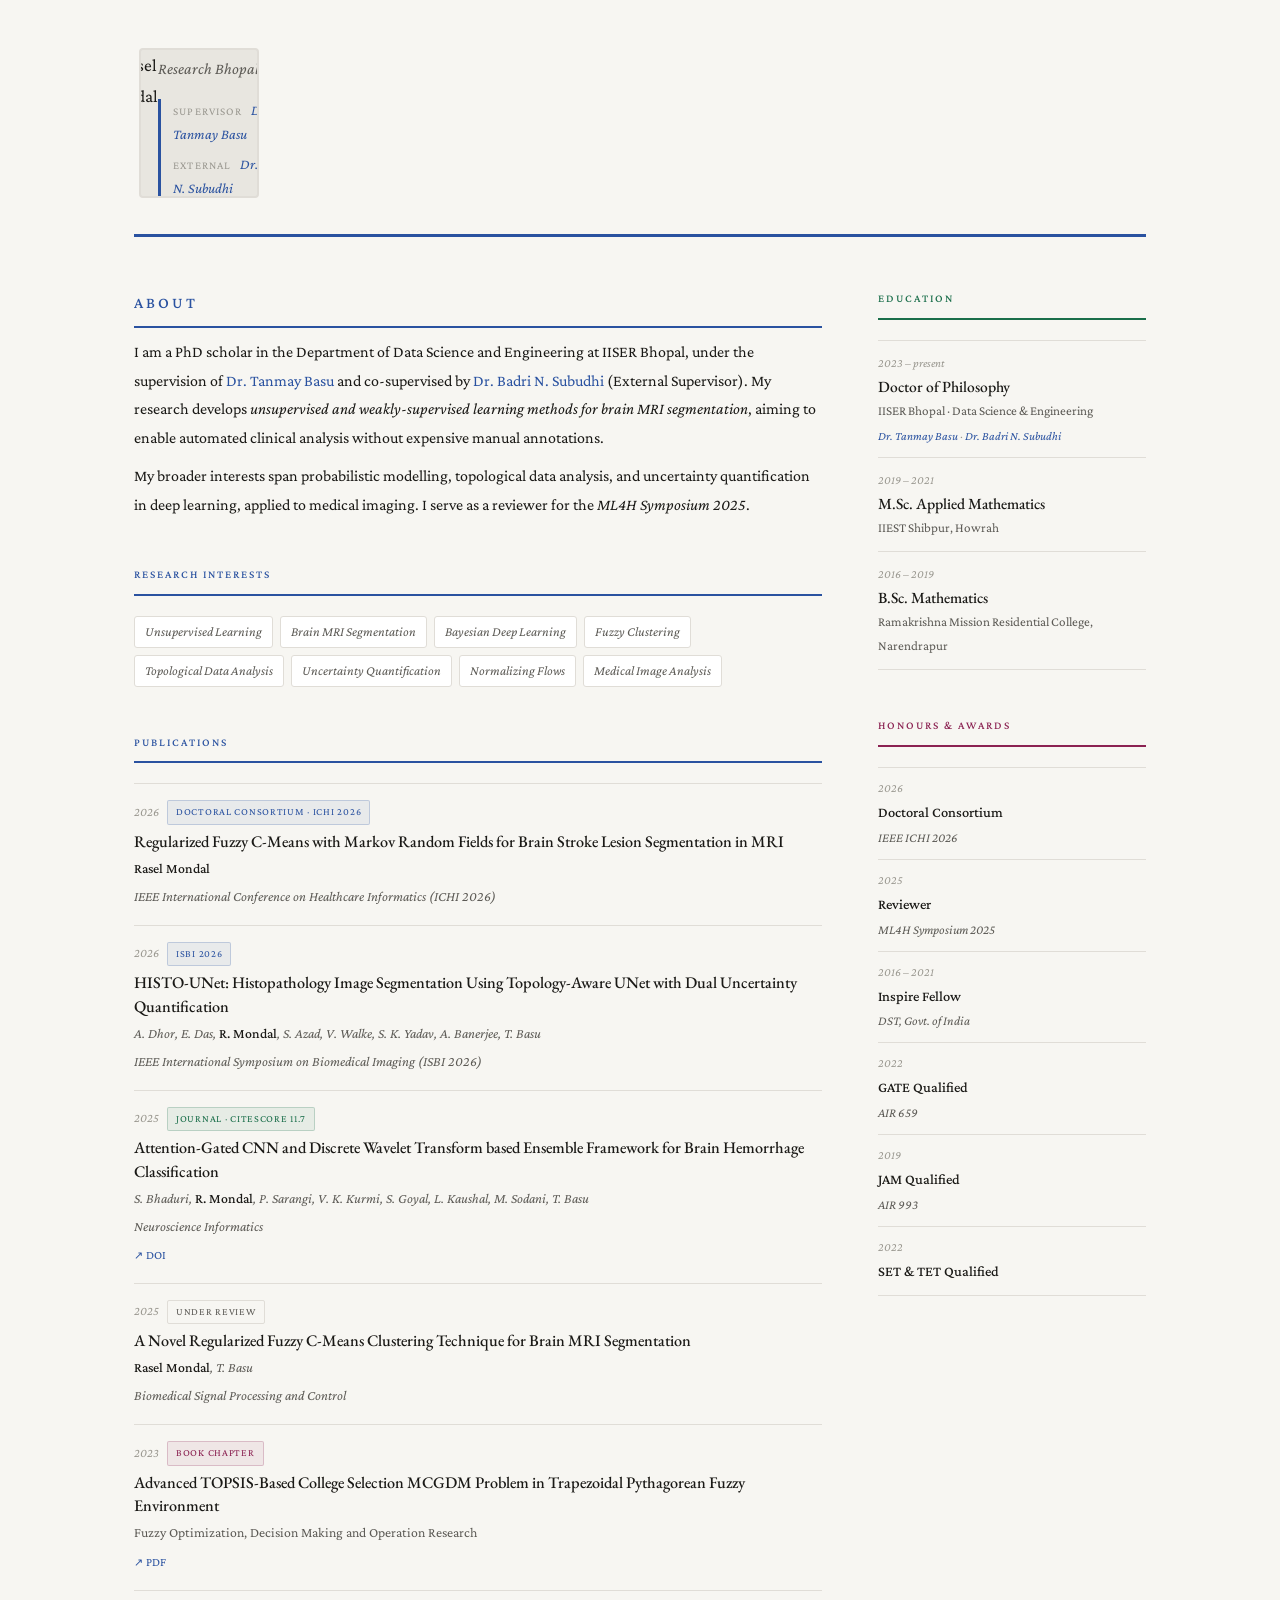
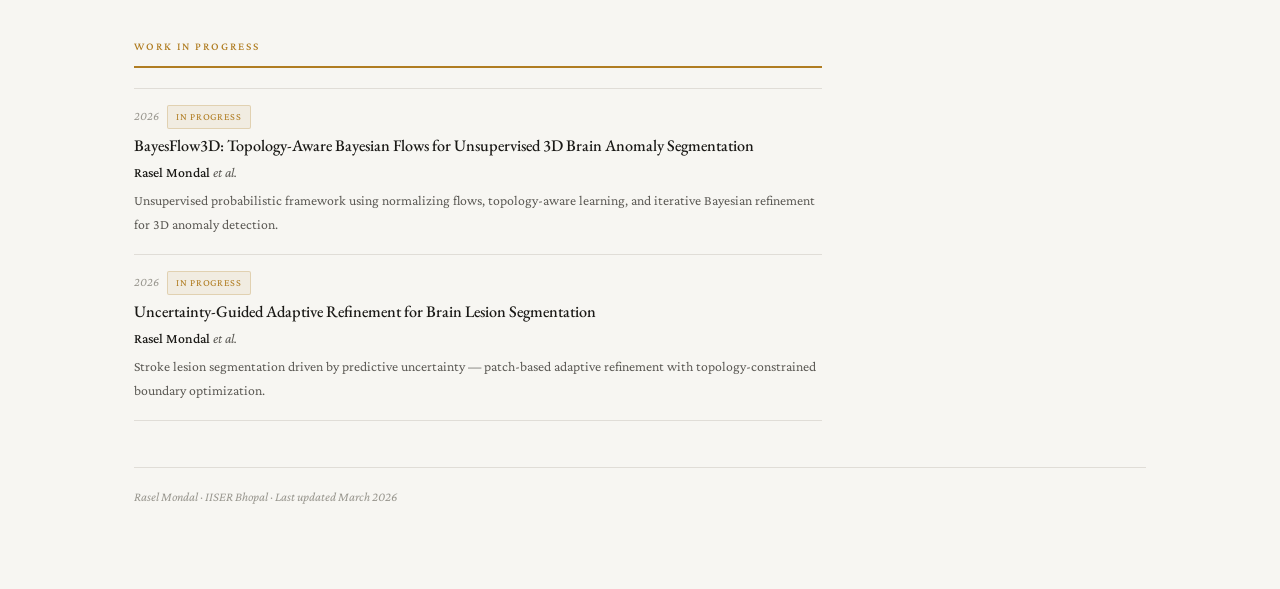
==== commit 791fbd4c: "Update index.html" ====
--- a/index.html
+++ b/index.html
@@ -45,44 +45,124 @@
       padding: 0 44px 80px;
     }
 
-    /* ══ HEADER ════════════════════════════════════════ */
+    /* ══════════════════════════════════════════════
+       HEADER
+    ══════════════════════════════════════════════ */
     header {
       display: grid;
-      grid-template-columns: 1fr 260px;
+      grid-template-columns: 130px 1fr;
+      gap: 0 36px;
+      padding: 44px 0 36px;
+      border-bottom: 3px solid var(--blue);
       margin-bottom: 52px;
-      border-bottom: 3px solid var(--blue);
-    }
-
-    .hd-main { padding: 52px 40px 36px 0; }
+      align-items: start;
+    }
+
+    /* ── Profile photo ── */
+    .hd-photo {
+      display: flex;
+      flex-direction: column;
+      align-items: center;
+      gap: 8px;
+      padding-top: 4px;
+    }
+    .photo-frame {
+      width: 120px;
+      height: 150px;             /* passport ratio ~2:2.5 */
+      border-radius: 4px;
+      overflow: hidden;
+      border: 2px solid var(--rule);
+      background: #e8e6e0;
+      display: flex;
+      align-items: center;
+      justify-content: center;
+      position: relative;
+    }
+    .photo-frame img {
+      width: 100%;
+      height: 100%;
+      object-fit: cover;
+      display: block;
+    }
+    /* placeholder shown when no image */
+    .photo-placeholder {
+      display: flex;
+      flex-direction: column;
+      align-items: center;
+      justify-content: center;
+      gap: 6px;
+      color: var(--light);
+      text-align: center;
+      padding: 10px;
+    }
+    .photo-placeholder svg { opacity: 0.45; }
+    .photo-placeholder span {
+      font-size: 0.62rem;
+      letter-spacing: 0.06em;
+      text-transform: uppercase;
+      font-family: var(--body);
+      line-height: 1.4;
+    }
+
+    /* ── Name & details ── */
+    .hd-info { display: flex; flex-direction: column; gap: 0; }
 
     .hd-name {
       font-family: var(--serif);
-      font-size: 3rem;
+      font-size: 2.8rem;
       font-weight: 600;
       letter-spacing: -0.02em;
       line-height: 1.05;
-      margin-bottom: 10px;
-    }
+      margin-bottom: 8px;
+      color: var(--text);
+    }
+
     .hd-role {
       color: var(--muted);
-      font-size: 1.02rem;
+      font-size: 1rem;
       font-style: italic;
-      margin-bottom: 22px;
       line-height: 1.55;
-    }
+      margin-bottom: 18px;
+    }
+
+    /* supervisor row */
+    .hd-supervisors {
+      display: flex;
+      flex-wrap: wrap;
+      gap: 6px 0;
+      margin-bottom: 18px;
+      font-size: 0.9rem;
+      color: var(--muted);
+      border-left: 3px solid var(--blue);
+      padding-left: 12px;
+      line-height: 1.65;
+    }
+    .hd-supervisors .sv-row { width: 100%; }
+    .hd-supervisors .sv-label {
+      font-size: 0.7rem;
+      letter-spacing: 0.1em;
+      text-transform: uppercase;
+      color: var(--light);
+      font-family: var(--body);
+      display: inline-block;
+      margin-right: 6px;
+    }
+    .hd-supervisors a { color: var(--blue); font-style: italic; }
+
     .hd-links {
       display: flex;
       flex-wrap: wrap;
       gap: 4px 20px;
-      font-size: 0.93rem;
-      margin-bottom: 20px;
+      font-size: 0.9rem;
+      margin-bottom: 16px;
     }
     .hd-links a   { color: var(--muted); }
     .hd-links a:hover { color: var(--blue); }
     .hd-sep       { color: var(--rule); }
+
     .hd-badge {
       display: inline-block;
-      font-size: 0.73rem;
+      font-size: 0.72rem;
       letter-spacing: 0.06em;
       border-radius: 3px;
       padding: 4px 12px;
@@ -91,33 +171,9 @@
       border: 1px solid rgba(42,82,160,0.22);
     }
 
-    /* blue right panel */
-    .hd-panel {
-      background: var(--blue);
-      padding: 52px 28px 36px;
-      display: flex;
-      flex-direction: column;
-      gap: 16px;
-    }
-    .hd-panel-lbl {
-      font-size: 0.68rem;
-      letter-spacing: 0.16em;
-      text-transform: uppercase;
-      color: rgba(255,255,255,0.52);
-      margin-bottom: 2px;
-      font-family: var(--body);
-    }
-    .hd-panel-val {
-      font-size: 0.9rem;
-      color: rgba(255,255,255,0.92);
-      font-style: italic;
-      line-height: 1.4;
-    }
-    .hd-panel-val a { color: #fff; }
-    .hd-panel-val a:hover { text-decoration: underline; text-underline-offset: 3px; }
-    .hd-panel-hr { height: 1px; background: rgba(255,255,255,0.15); }
-
-    /* ══ BODY GRID ══════════════════════════════════════ */
+    /* ══════════════════════════════════════════════
+       BODY GRID — main + sidebar
+    ══════════════════════════════════════════════ */
     .body-grid {
       display: grid;
       grid-template-columns: 1fr 268px;
@@ -125,7 +181,7 @@
       align-items: start;
     }
 
-    /* ══ SECTIONS ══════════════════════════════════════ */
+    /* ══ SECTIONS ══════════════════════════════════ */
     section { margin-bottom: 46px; }
 
     .sec-label {
@@ -143,11 +199,11 @@
     .sl-rose  { color: var(--rose);  border-color: var(--rose); }
     .sl-gold  { color: var(--gold);  border-color: var(--gold); }
 
-    /* ── Bio ─── */
+    /* ── Bio ── */
     .bio p { margin-bottom: 10px; font-size: 1rem; }
     .bio p:last-child { margin-bottom: 0; }
 
-    /* ── Interests ─── */
+    /* ── Interests ── */
     .int-list { display: flex; flex-wrap: wrap; gap: 7px; }
     .int-tag {
       font-size: 0.83rem;
@@ -159,25 +215,14 @@
       font-style: italic;
     }
 
-    /* ── Publications ─── */
+    /* ── Publications ── */
     .pub {
       padding: 16px 0;
       border-bottom: 1px solid var(--rule);
     }
     .pub:first-of-type { border-top: 1px solid var(--rule); }
-
-    .pub-meta {
-      display: flex;
-      align-items: center;
-      gap: 8px;
-      margin-bottom: 5px;
-      flex-wrap: wrap;
-    }
-    .pub-yr {
-      font-size: 0.77rem;
-      color: var(--light);
-      font-style: italic;
-    }
+    .pub-meta { display: flex; align-items: center; gap: 8px; margin-bottom: 5px; flex-wrap: wrap; }
+    .pub-yr   { font-size: 0.77rem; color: var(--light); font-style: italic; }
     .pub-title {
       font-family: var(--serif);
       font-size: 1.01rem;
@@ -195,14 +240,10 @@
       margin-bottom: 3px;
     }
     .pub-authors b { font-style: normal; font-weight: 500; color: var(--text); }
-    .pub-venue { font-size: 0.86rem; color: var(--muted); }
+    .pub-venue    { font-size: 0.86rem; color: var(--muted); }
     .pub-venue em { font-style: italic; }
-    .pub-links { margin-top: 6px; display: flex; gap: 14px; }
-    .pub-links a {
-      font-size: 0.76rem;
-      color: var(--blue);
-      letter-spacing: 0.03em;
-    }
+    .pub-links    { margin-top: 6px; display: flex; gap: 14px; }
+    .pub-links a  { font-size: 0.76rem; color: var(--blue); letter-spacing: 0.03em; }
     .pub-links a::before { content: '↗ '; font-size: 0.7rem; }
 
     /* badges */
@@ -224,7 +265,7 @@
     .b-gold   { color: var(--gold);  background: rgba(176,125,34,0.08); border: 1px solid rgba(176,125,34,0.25); }
     .b-rose   { color: var(--rose);  background: rgba(139,34,82,0.07);  border: 1px solid rgba(139,34,82,0.22); }
 
-    /* ── Sidebar items ─── */
+    /* ── Sidebar items ── */
     .side-item {
       padding: 10px 0;
       border-bottom: 1px solid var(--rule);
@@ -235,7 +276,7 @@
     .side-title { color: var(--text); font-weight: 500; font-size: 0.9rem; }
     .side-sub   { color: var(--muted); font-size: 0.81rem; font-style: italic; }
 
-    /* ── Education (sidebar) ─── */
+    /* ── Education ── */
     .edu-item {
       padding: 12px 0;
       border-bottom: 1px solid var(--rule);
@@ -247,7 +288,7 @@
     .edu-note { font-size: 0.75rem; color: var(--light); font-style: italic; margin-top: 4px; line-height: 1.5; }
     .edu-note a { color: var(--blue); }
 
-    /* ── Footer ─── */
+    /* ── Footer ── */
     footer {
       border-top: 1px solid var(--rule);
       padding-top: 18px;
@@ -256,30 +297,65 @@
       font-style: italic;
     }
 
-    /* ══ RESPONSIVE ═══════════════════════════════════ */
+    /* ══ RESPONSIVE ═══════════════════════════════ */
     @media (max-width: 860px) {
       .body-grid { grid-template-columns: 1fr; }
-      header { grid-template-columns: 1fr; }
-      .hd-panel { padding: 24px 28px; flex-direction: row; flex-wrap: wrap; gap: 14px 32px; }
+      header { grid-template-columns: 100px 1fr; gap: 0 24px; }
+      .photo-frame { width: 90px; height: 112px; }
     }
     @media (max-width: 600px) {
       .page { padding: 0 20px 60px; }
-      .hd-main { padding: 36px 0 24px; }
-      .hd-name { font-size: 2.1rem; }
+      header { grid-template-columns: 1fr; }
+      .hd-photo { flex-direction: row; align-items: flex-start; }
+      .hd-name { font-size: 2rem; }
     }
   </style>
 </head>
 <body>
 <div class="page">
 
-  <!-- HEADER -->
+  <!-- ═══ HEADER ══════════════════════════════════════════ -->
   <header>
-    <div class="hd-main">
+
+    <!-- Profile photo -->
+    <div class="hd-photo">
+      <div class="photo-frame">
+        <!--
+          ╔══════════════════════════════════════════╗
+          ║  HOW TO ADD YOUR PHOTO:                  ║
+          ║                                          ║
+          ║  1. Save your passport-size photo as:    ║
+          ║     photo.jpg                            ║
+          ║     (in the same folder as index.html)   ║
+          ║                                          ║
+          ║  2. Replace the block below with:        ║
+          ║     <img src="photo.jpg"                 ║
+          ║          alt="Rasel Mondal" />           ║
+          ║                                          ║
+          ║  3. Delete the placeholder <div>         ║
+          ╚══════════════════════════════════════════╝
+        -->
+        <img src="photo.jpg" alt="Rasel Mondal" />
+
+    <!-- Name, role, supervisors, links -->
+    <div class="hd-info">
       <h1 class="hd-name">Rasel Mondal</h1>
       <p class="hd-role">
         PhD Scholar · Data Science &amp; Engineering<br />
         Indian Institute of Science Education and Research Bhopal
       </p>
+
+      <div class="hd-supervisors">
+        <div class="sv-row">
+          <span class="sv-label">Supervisor</span>
+          <a href="https://sites.google.com/view/tanmaybasu/" target="_blank" rel="noopener">Dr. Tanmay Basu</a>
+        </div>
+        <div class="sv-row">
+          <span class="sv-label">External</span>
+          <a href="https://sites.google.com/view/badrisubudhi/home" target="_blank" rel="noopener">Dr. Badri N. Subudhi</a>
+        </div>
+      </div>
+
       <div class="hd-links">
         <a href="mailto:rasel23@iiserb.ac.in">rasel23@iiserb.ac.in</a>
         <span class="hd-sep">·</span>
@@ -287,35 +363,16 @@
         <span class="hd-sep">·</span>
         <a href="https://linkedin.com/in/" target="_blank" rel="noopener">LinkedIn</a>
       </div>
+
       <span class="hd-badge">IEEE ICHI 2026 · Doctoral Consortium</span>
     </div>
 
-    <div class="hd-panel">
-      <div>
-        <p class="hd-panel-lbl">Supervisor</p>
-        <p class="hd-panel-val">
-          <a href="https://sites.google.com/view/tanmaybasu/" target="_blank" rel="noopener">Dr. Tanmay Basu</a>
-        </p>
-      </div>
-      <div class="hd-panel-hr"></div>
-      <div>
-        <p class="hd-panel-lbl">External Supervisor</p>
-        <p class="hd-panel-val">
-          <a href="https://sites.google.com/view/badrisubudhi/home" target="_blank" rel="noopener">Dr. Badri N. Subudhi</a>
-        </p>
-      </div>
-      <div class="hd-panel-hr"></div>
-      <div>
-        <p class="hd-panel-lbl">Institution</p>
-        <p class="hd-panel-val">IISER Bhopal, India</p>
-      </div>
-    </div>
   </header>
 
-  <!-- BODY GRID -->
+  <!-- ═══ BODY GRID ═══════════════════════════════════════ -->
   <div class="body-grid">
 
-    <!-- ── MAIN COLUMN ────────────────────────────── -->
+    <!-- MAIN COLUMN -->
     <div>
 
       <section class="bio">
@@ -431,9 +488,9 @@
         </div>
       </section>
 
-    </div><!-- /main col -->
-
-    <!-- ── SIDEBAR ────────────────────────────────── -->
+    </div><!-- /main -->
+
+    <!-- SIDEBAR -->
     <div>
 
       <section>
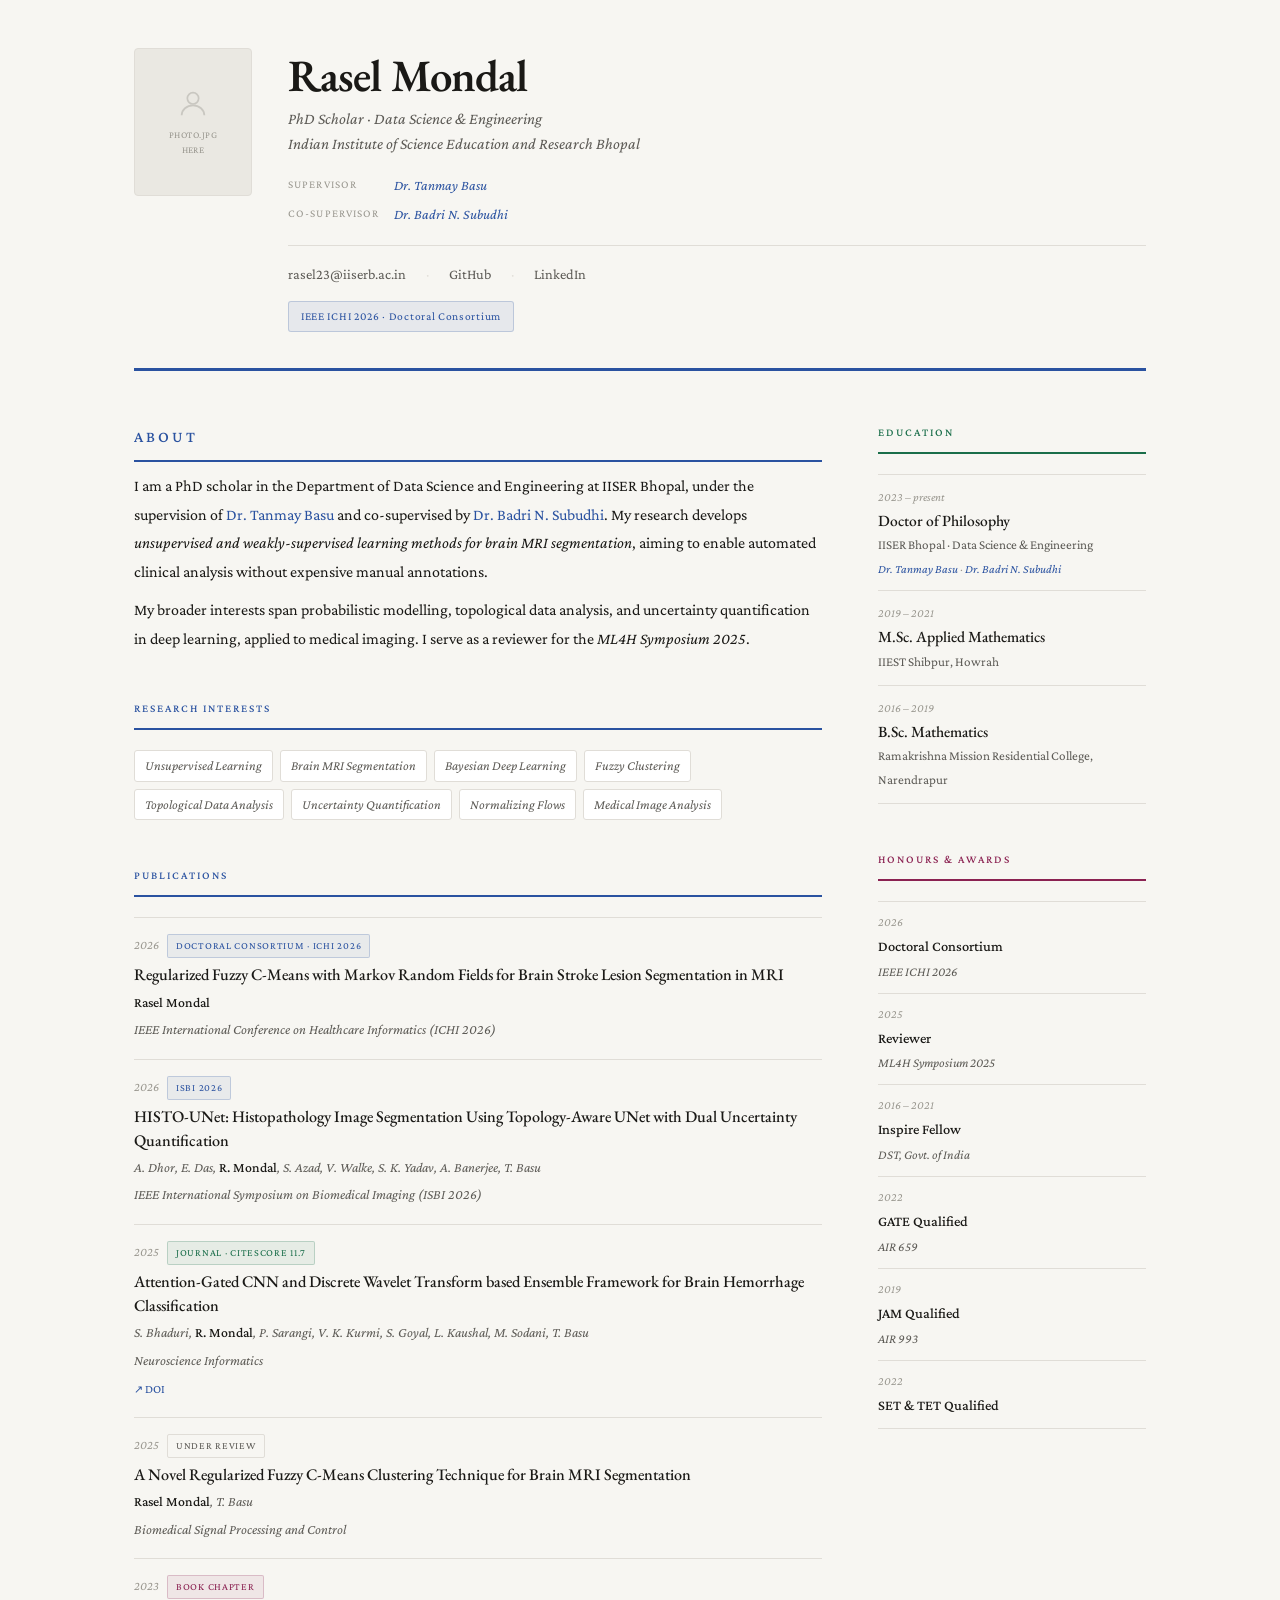
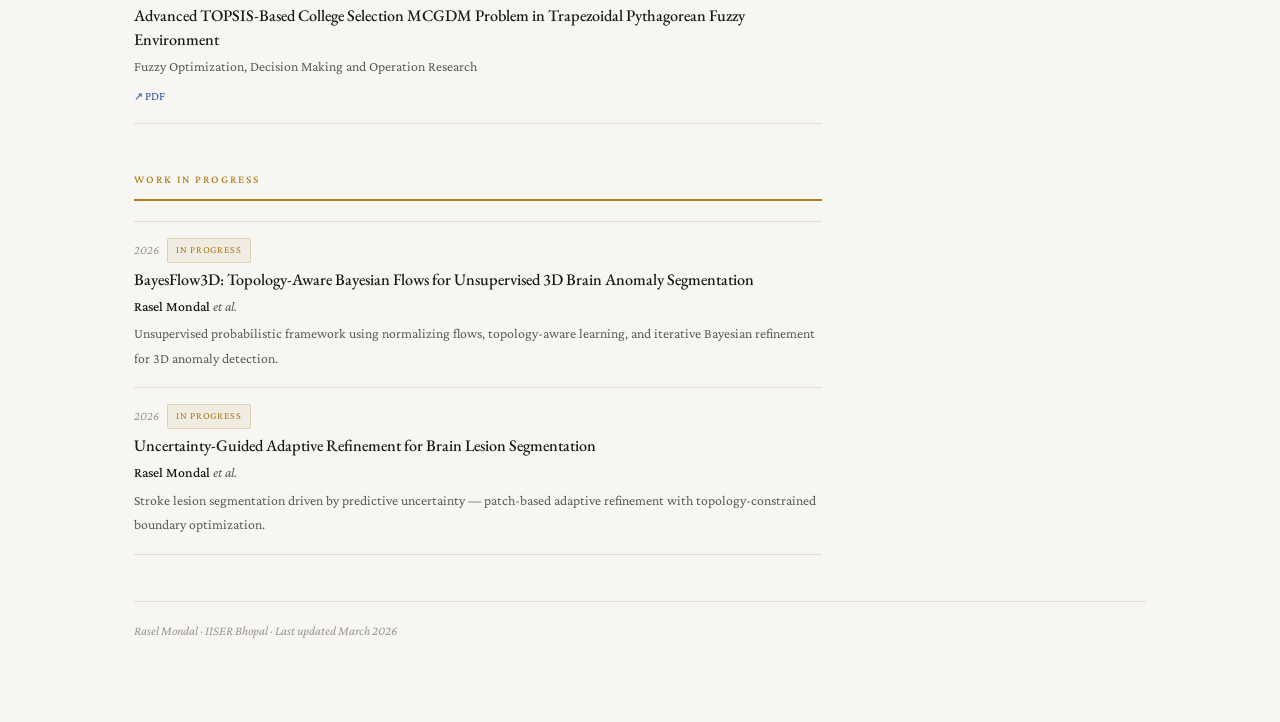
==== commit 44daa26b: "Update index.html" ====
--- a/index.html
+++ b/index.html
@@ -27,7 +27,6 @@
     }
 
     html { scroll-behavior: smooth; }
-
     body {
       font-family: var(--body);
       font-size: 17.5px;
@@ -35,7 +34,6 @@
       color: var(--text);
       background: var(--bg);
     }
-
     a { color: var(--blue); text-decoration: none; }
     a:hover { text-decoration: underline; text-underline-offset: 3px; }
 
@@ -47,36 +45,35 @@
 
     /* ══════════════════════════════════════════════
        HEADER
+       Layout: [photo | info-block]
+       Info block: name → role → supervisors → divider → links + badge
     ══════════════════════════════════════════════ */
     header {
-      display: grid;
-      grid-template-columns: 130px 1fr;
-      gap: 0 36px;
-      padding: 44px 0 36px;
+      padding: 48px 0 36px;
       border-bottom: 3px solid var(--blue);
       margin-bottom: 52px;
-      align-items: start;
-    }
-
-    /* ── Profile photo ── */
+    }
+
+    .hd-inner {
+      display: flex;
+      align-items: flex-start;
+      gap: 36px;
+    }
+
+    /* ── Photo ────────────────────────────────── */
     .hd-photo {
-      display: flex;
-      flex-direction: column;
-      align-items: center;
-      gap: 8px;
-      padding-top: 4px;
+      flex-shrink: 0;
     }
     .photo-frame {
-      width: 120px;
-      height: 150px;             /* passport ratio ~2:2.5 */
+      width: 118px;
+      height: 148px;
       border-radius: 4px;
       overflow: hidden;
-      border: 2px solid var(--rule);
-      background: #e8e6e0;
+      border: 1.5px solid var(--rule);
+      background: #eae8e2;
       display: flex;
       align-items: center;
       justify-content: center;
-      position: relative;
     }
     .photo-frame img {
       width: 100%;
@@ -84,28 +81,34 @@
       object-fit: cover;
       display: block;
     }
-    /* placeholder shown when no image */
     .photo-placeholder {
       display: flex;
       flex-direction: column;
       align-items: center;
       justify-content: center;
-      gap: 6px;
+      gap: 7px;
       color: var(--light);
       text-align: center;
       padding: 10px;
-    }
-    .photo-placeholder svg { opacity: 0.45; }
+      height: 100%;
+    }
+    .photo-placeholder svg { opacity: 0.4; }
     .photo-placeholder span {
-      font-size: 0.62rem;
-      letter-spacing: 0.06em;
+      font-size: 0.6rem;
+      letter-spacing: 0.05em;
       text-transform: uppercase;
       font-family: var(--body);
-      line-height: 1.4;
-    }
-
-    /* ── Name & details ── */
-    .hd-info { display: flex; flex-direction: column; gap: 0; }
+      line-height: 1.5;
+    }
+
+    /* ── Info block ───────────────────────────── */
+    .hd-info {
+      flex: 1;
+      display: flex;
+      flex-direction: column;
+      gap: 0;
+      padding-top: 4px;
+    }
 
     .hd-name {
       font-family: var(--serif);
@@ -113,8 +116,8 @@
       font-weight: 600;
       letter-spacing: -0.02em;
       line-height: 1.05;
+      color: var(--text);
       margin-bottom: 8px;
-      color: var(--text);
     }
 
     .hd-role {
@@ -122,43 +125,47 @@
       font-size: 1rem;
       font-style: italic;
       line-height: 1.55;
+      margin-bottom: 16px;
+    }
+
+    /* supervisor table — sits cleanly after role */
+    .hd-sv-table {
+      display: grid;
+      grid-template-columns: max-content 1fr;
+      gap: 4px 14px;
       margin-bottom: 18px;
-    }
-
-    /* supervisor row */
-    .hd-supervisors {
-      display: flex;
-      flex-wrap: wrap;
-      gap: 6px 0;
-      margin-bottom: 18px;
-      font-size: 0.9rem;
-      color: var(--muted);
-      border-left: 3px solid var(--blue);
-      padding-left: 12px;
-      line-height: 1.65;
-    }
-    .hd-supervisors .sv-row { width: 100%; }
-    .hd-supervisors .sv-label {
+      font-size: 0.88rem;
+    }
+    .sv-lbl {
+      color: var(--light);
       font-size: 0.7rem;
       letter-spacing: 0.1em;
       text-transform: uppercase;
-      color: var(--light);
       font-family: var(--body);
-      display: inline-block;
-      margin-right: 6px;
-    }
-    .hd-supervisors a { color: var(--blue); font-style: italic; }
+      white-space: nowrap;
+      padding-top: 2px;
+    }
+    .sv-name { color: var(--muted); font-style: italic; }
+    .sv-name a { color: var(--blue); font-style: italic; }
+    .sv-name a:hover { text-decoration: underline; }
+
+    /* thin rule between supervisors and links */
+    .hd-rule {
+      height: 1px;
+      background: var(--rule);
+      margin-bottom: 16px;
+    }
 
     .hd-links {
       display: flex;
       flex-wrap: wrap;
       gap: 4px 20px;
       font-size: 0.9rem;
-      margin-bottom: 16px;
+      margin-bottom: 14px;
     }
     .hd-links a   { color: var(--muted); }
     .hd-links a:hover { color: var(--blue); }
-    .hd-sep       { color: var(--rule); }
+    .hd-sep { color: var(--rule); }
 
     .hd-badge {
       display: inline-block;
@@ -169,10 +176,11 @@
       color: var(--blue);
       background: rgba(42,82,160,0.08);
       border: 1px solid rgba(42,82,160,0.22);
+      align-self: flex-start;
     }
 
     /* ══════════════════════════════════════════════
-       BODY GRID — main + sidebar
+       BODY GRID
     ══════════════════════════════════════════════ */
     .body-grid {
       display: grid;
@@ -181,7 +189,7 @@
       align-items: start;
     }
 
-    /* ══ SECTIONS ══════════════════════════════════ */
+    /* ══ SECTIONS ══════════════════════════════ */
     section { margin-bottom: 46px; }
 
     .sec-label {
@@ -216,10 +224,7 @@
     }
 
     /* ── Publications ── */
-    .pub {
-      padding: 16px 0;
-      border-bottom: 1px solid var(--rule);
-    }
+    .pub { padding: 16px 0; border-bottom: 1px solid var(--rule); }
     .pub:first-of-type { border-top: 1px solid var(--rule); }
     .pub-meta { display: flex; align-items: center; gap: 8px; margin-bottom: 5px; flex-wrap: wrap; }
     .pub-yr   { font-size: 0.77rem; color: var(--light); font-style: italic; }
@@ -233,20 +238,14 @@
     }
     .pub-title a { color: inherit; }
     .pub-title a:hover { color: var(--blue); }
-    .pub-authors {
-      font-size: 0.86rem;
-      color: var(--muted);
-      font-style: italic;
-      margin-bottom: 3px;
-    }
+    .pub-authors { font-size: 0.86rem; color: var(--muted); font-style: italic; margin-bottom: 3px; }
     .pub-authors b { font-style: normal; font-weight: 500; color: var(--text); }
     .pub-venue    { font-size: 0.86rem; color: var(--muted); }
     .pub-venue em { font-style: italic; }
     .pub-links    { margin-top: 6px; display: flex; gap: 14px; }
-    .pub-links a  { font-size: 0.76rem; color: var(--blue); letter-spacing: 0.03em; }
+    .pub-links a  { font-size: 0.76rem; color: var(--blue); }
     .pub-links a::before { content: '↗ '; font-size: 0.7rem; }
 
-    /* badges */
     .badge {
       display: inline-block;
       font-size: 0.64rem;
@@ -265,22 +264,14 @@
     .b-gold   { color: var(--gold);  background: rgba(176,125,34,0.08); border: 1px solid rgba(176,125,34,0.25); }
     .b-rose   { color: var(--rose);  background: rgba(139,34,82,0.07);  border: 1px solid rgba(139,34,82,0.22); }
 
-    /* ── Sidebar items ── */
-    .side-item {
-      padding: 10px 0;
-      border-bottom: 1px solid var(--rule);
-      font-size: 0.92rem;
-    }
+    /* ── Sidebar ── */
+    .side-item { padding: 10px 0; border-bottom: 1px solid var(--rule); font-size: 0.92rem; }
     .side-item:first-of-type { border-top: 1px solid var(--rule); }
     .side-yr    { font-size: 0.74rem; color: var(--light); font-style: italic; margin-bottom: 1px; }
     .side-title { color: var(--text); font-weight: 500; font-size: 0.9rem; }
     .side-sub   { color: var(--muted); font-size: 0.81rem; font-style: italic; }
 
-    /* ── Education ── */
-    .edu-item {
-      padding: 12px 0;
-      border-bottom: 1px solid var(--rule);
-    }
+    .edu-item { padding: 12px 0; border-bottom: 1px solid var(--rule); }
     .edu-item:first-of-type { border-top: 1px solid var(--rule); }
     .edu-yr   { font-size: 0.74rem; color: var(--light); font-style: italic; margin-bottom: 3px; }
     .edu-deg  { font-family: var(--serif); font-size: 0.97rem; font-weight: 500; margin-bottom: 2px; line-height: 1.3; }
@@ -288,7 +279,6 @@
     .edu-note { font-size: 0.75rem; color: var(--light); font-style: italic; margin-top: 4px; line-height: 1.5; }
     .edu-note a { color: var(--blue); }
 
-    /* ── Footer ── */
     footer {
       border-top: 1px solid var(--rule);
       padding-top: 18px;
@@ -297,16 +287,13 @@
       font-style: italic;
     }
 
-    /* ══ RESPONSIVE ═══════════════════════════════ */
+    /* ══ RESPONSIVE ══════════════════════════════ */
     @media (max-width: 860px) {
       .body-grid { grid-template-columns: 1fr; }
-      header { grid-template-columns: 100px 1fr; gap: 0 24px; }
-      .photo-frame { width: 90px; height: 112px; }
     }
     @media (max-width: 600px) {
       .page { padding: 0 20px 60px; }
-      header { grid-template-columns: 1fr; }
-      .hd-photo { flex-direction: row; align-items: flex-start; }
+      .hd-inner { flex-direction: column; gap: 20px; }
       .hd-name { font-size: 2rem; }
     }
   </style>
@@ -316,57 +303,65 @@
 
   <!-- ═══ HEADER ══════════════════════════════════════════ -->
   <header>
-
-    <!-- Profile photo -->
-    <div class="hd-photo">
-      <div class="photo-frame">
-        <!--
-          ╔══════════════════════════════════════════╗
-          ║  HOW TO ADD YOUR PHOTO:                  ║
-          ║                                          ║
-          ║  1. Save your passport-size photo as:    ║
-          ║     photo.jpg                            ║
-          ║     (in the same folder as index.html)   ║
-          ║                                          ║
-          ║  2. Replace the block below with:        ║
-          ║     <img src="photo.jpg"                 ║
-          ║          alt="Rasel Mondal" />           ║
-          ║                                          ║
-          ║  3. Delete the placeholder <div>         ║
-          ╚══════════════════════════════════════════╝
-        -->
-        <img src="photo.jpg" alt="Rasel Mondal" />
-
-    <!-- Name, role, supervisors, links -->
-    <div class="hd-info">
-      <h1 class="hd-name">Rasel Mondal</h1>
-      <p class="hd-role">
-        PhD Scholar · Data Science &amp; Engineering<br />
-        Indian Institute of Science Education and Research Bhopal
-      </p>
-
-      <div class="hd-supervisors">
-        <div class="sv-row">
-          <span class="sv-label">Supervisor</span>
-          <a href="https://sites.google.com/view/tanmaybasu/" target="_blank" rel="noopener">Dr. Tanmay Basu</a>
-        </div>
-        <div class="sv-row">
-          <span class="sv-label">External</span>
-          <a href="https://sites.google.com/view/badrisubudhi/home" target="_blank" rel="noopener">Dr. Badri N. Subudhi</a>
+    <div class="hd-inner">
+
+      <!-- Photo (left) -->
+      <div class="hd-photo">
+        <div class="photo-frame">
+          <!--
+            TO ADD YOUR PHOTO:
+            1. Place your photo file as  photo.jpg
+               in the same folder as this index.html
+            2. Delete the <div class="photo-placeholder">
+               block below entirely
+            3. Replace it with just one line:
+               <img src="photo.jpg" alt="Rasel Mondal" />
+          -->
+          <div class="photo-placeholder">
+            <svg width="34" height="34" viewBox="0 0 24 24" fill="none" stroke="currentColor" stroke-width="1.2">
+              <circle cx="12" cy="8" r="4"/>
+              <path d="M4 20c0-4 3.6-7 8-7s8 3 8 7"/>
+            </svg>
+            <span>photo.jpg<br/>here</span>
+          </div>
         </div>
       </div>
 
-      <div class="hd-links">
-        <a href="mailto:rasel23@iiserb.ac.in">rasel23@iiserb.ac.in</a>
-        <span class="hd-sep">·</span>
-        <a href="https://github.com/Rasel2316" target="_blank" rel="noopener">GitHub</a>
-        <span class="hd-sep">·</span>
-        <a href="https://linkedin.com/in/" target="_blank" rel="noopener">LinkedIn</a>
+      <!-- All info (right of photo) -->
+      <div class="hd-info">
+        <h1 class="hd-name">Rasel Mondal</h1>
+
+        <p class="hd-role">
+          PhD Scholar · Data Science &amp; Engineering<br />
+          Indian Institute of Science Education and Research Bhopal
+        </p>
+
+        <!-- Supervisors — sits naturally right after role -->
+        <div class="hd-sv-table">
+          <span class="sv-lbl">Supervisor</span>
+          <span class="sv-name">
+            <a href="https://sites.google.com/view/tanmaybasu/" target="_blank" rel="noopener">Dr. Tanmay Basu</a>
+          </span>
+          <span class="sv-lbl">Co-supervisor</span>
+          <span class="sv-name">
+            <a href="https://sites.google.com/view/badrisubudhi/home" target="_blank" rel="noopener">Dr. Badri N. Subudhi</a>
+          </span>
+        </div>
+
+        <div class="hd-rule"></div>
+
+        <div class="hd-links">
+          <a href="mailto:rasel23@iiserb.ac.in">rasel23@iiserb.ac.in</a>
+          <span class="hd-sep">·</span>
+          <a href="https://github.com/Rasel2316" target="_blank" rel="noopener">GitHub</a>
+          <span class="hd-sep">·</span>
+          <a href="https://linkedin.com/in/" target="_blank" rel="noopener">LinkedIn</a>
+        </div>
+
+        <span class="hd-badge">IEEE ICHI 2026 · Doctoral Consortium</span>
       </div>
 
-      <span class="hd-badge">IEEE ICHI 2026 · Doctoral Consortium</span>
     </div>
-
   </header>
 
   <!-- ═══ BODY GRID ═══════════════════════════════════════ -->
@@ -380,7 +375,7 @@
         <p>
           I am a PhD scholar in the Department of Data Science and Engineering at IISER Bhopal,
           under the supervision of <a href="https://sites.google.com/view/tanmaybasu/" target="_blank" rel="noopener">Dr. Tanmay Basu</a>
-          and co-supervised by <a href="https://sites.google.com/view/badrisubudhi/home" target="_blank" rel="noopener">Dr. Badri N. Subudhi</a> (External Supervisor).
+          and co-supervised by <a href="https://sites.google.com/view/badrisubudhi/home" target="_blank" rel="noopener">Dr. Badri N. Subudhi</a>.
           My research develops <em>unsupervised and weakly-supervised learning methods for brain MRI segmentation</em>,
           aiming to enable automated clinical analysis without expensive manual annotations.
         </p>
@@ -495,7 +490,6 @@
 
       <section>
         <p class="sec-label sl-green">Education</p>
-
         <div class="edu-item">
           <p class="edu-yr">2023 – present</p>
           <p class="edu-deg">Doctor of Philosophy</p>
@@ -519,7 +513,6 @@
 
       <section>
         <p class="sec-label sl-rose">Honours &amp; Awards</p>
-
         <div class="side-item">
           <p class="side-yr">2026</p>
           <p class="side-title">Doctoral Consortium</p>
@@ -553,7 +546,7 @@
 
     </div><!-- /sidebar -->
 
-  </div><!-- /body-grid -->
+  </div>
 
   <footer>
     Rasel Mondal · IISER Bhopal · Last updated March 2026
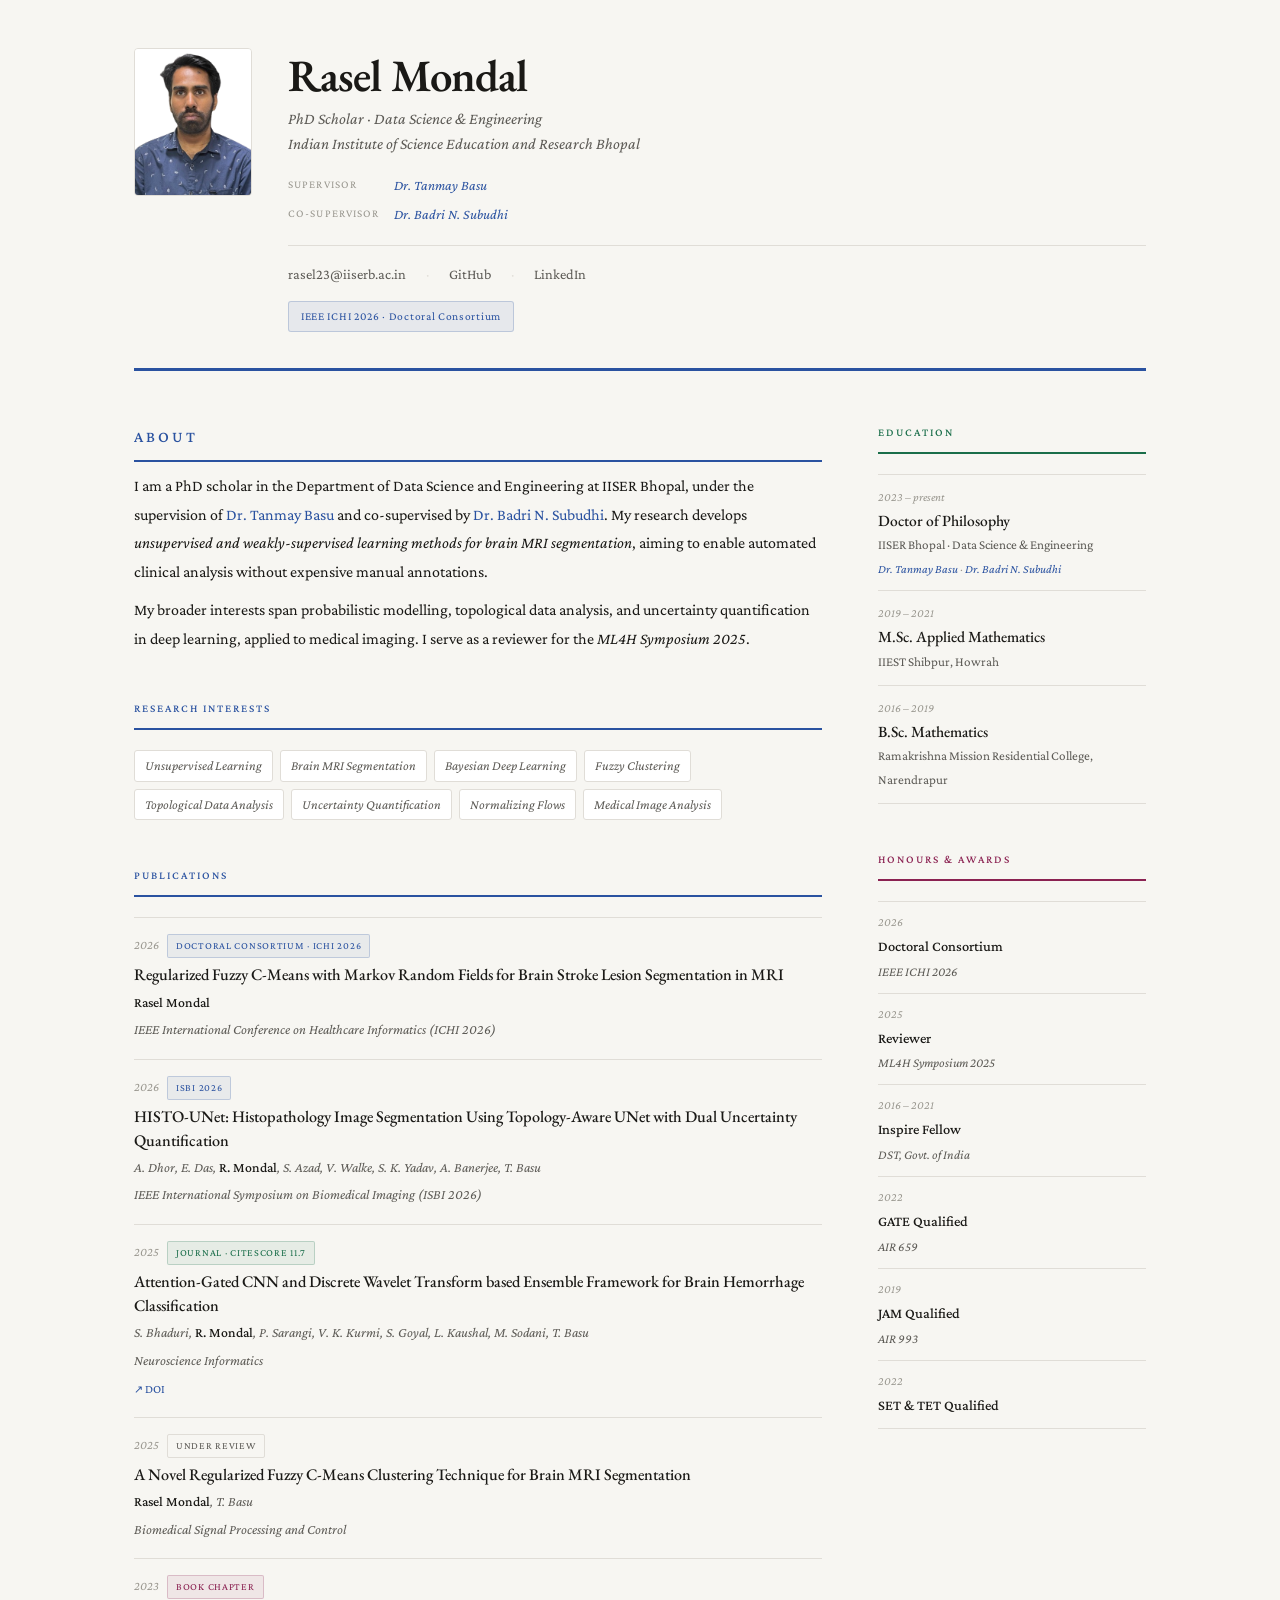
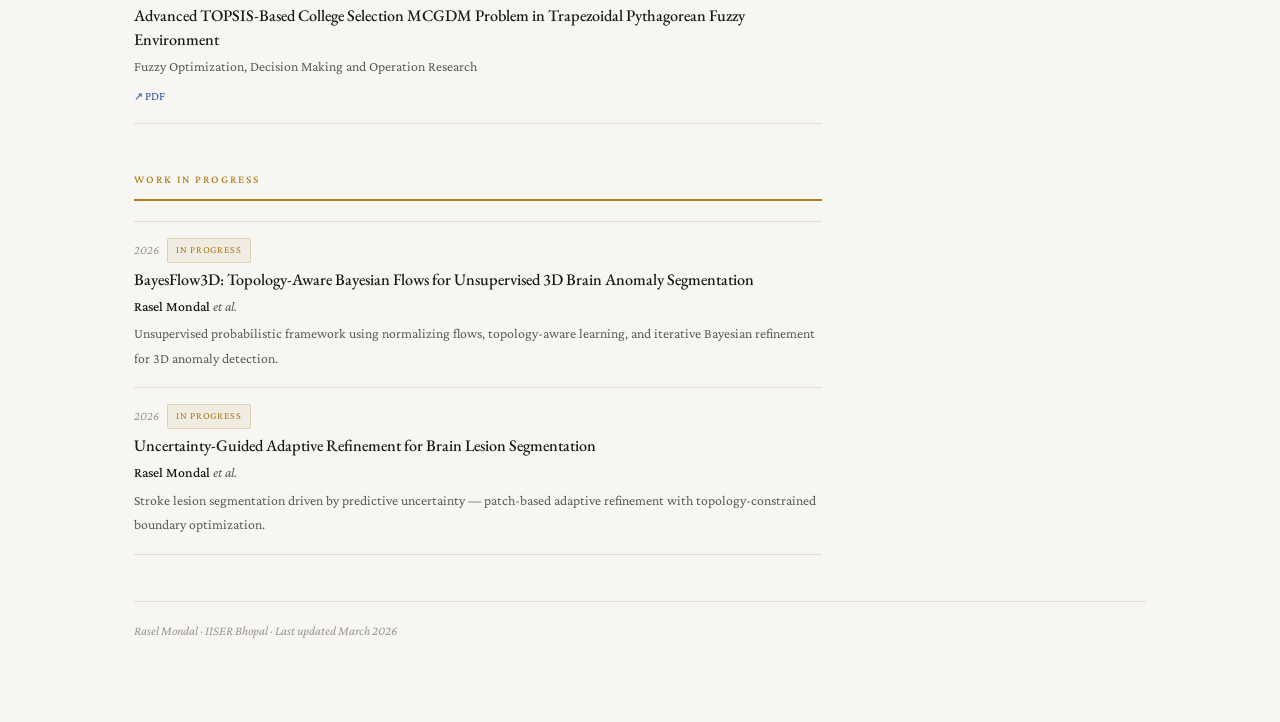
==== commit 08bd646c: "Update index.html" ====
--- a/index.html
+++ b/index.html
@@ -317,13 +317,7 @@
             3. Replace it with just one line:
                <img src="photo.jpg" alt="Rasel Mondal" />
           -->
-          <div class="photo-placeholder">
-            <svg width="34" height="34" viewBox="0 0 24 24" fill="none" stroke="currentColor" stroke-width="1.2">
-              <circle cx="12" cy="8" r="4"/>
-              <path d="M4 20c0-4 3.6-7 8-7s8 3 8 7"/>
-            </svg>
-            <span>photo.jpg<br/>here</span>
-          </div>
+          <img src="photo.jpg" alt="Rasel Mondal" />
         </div>
       </div>
 
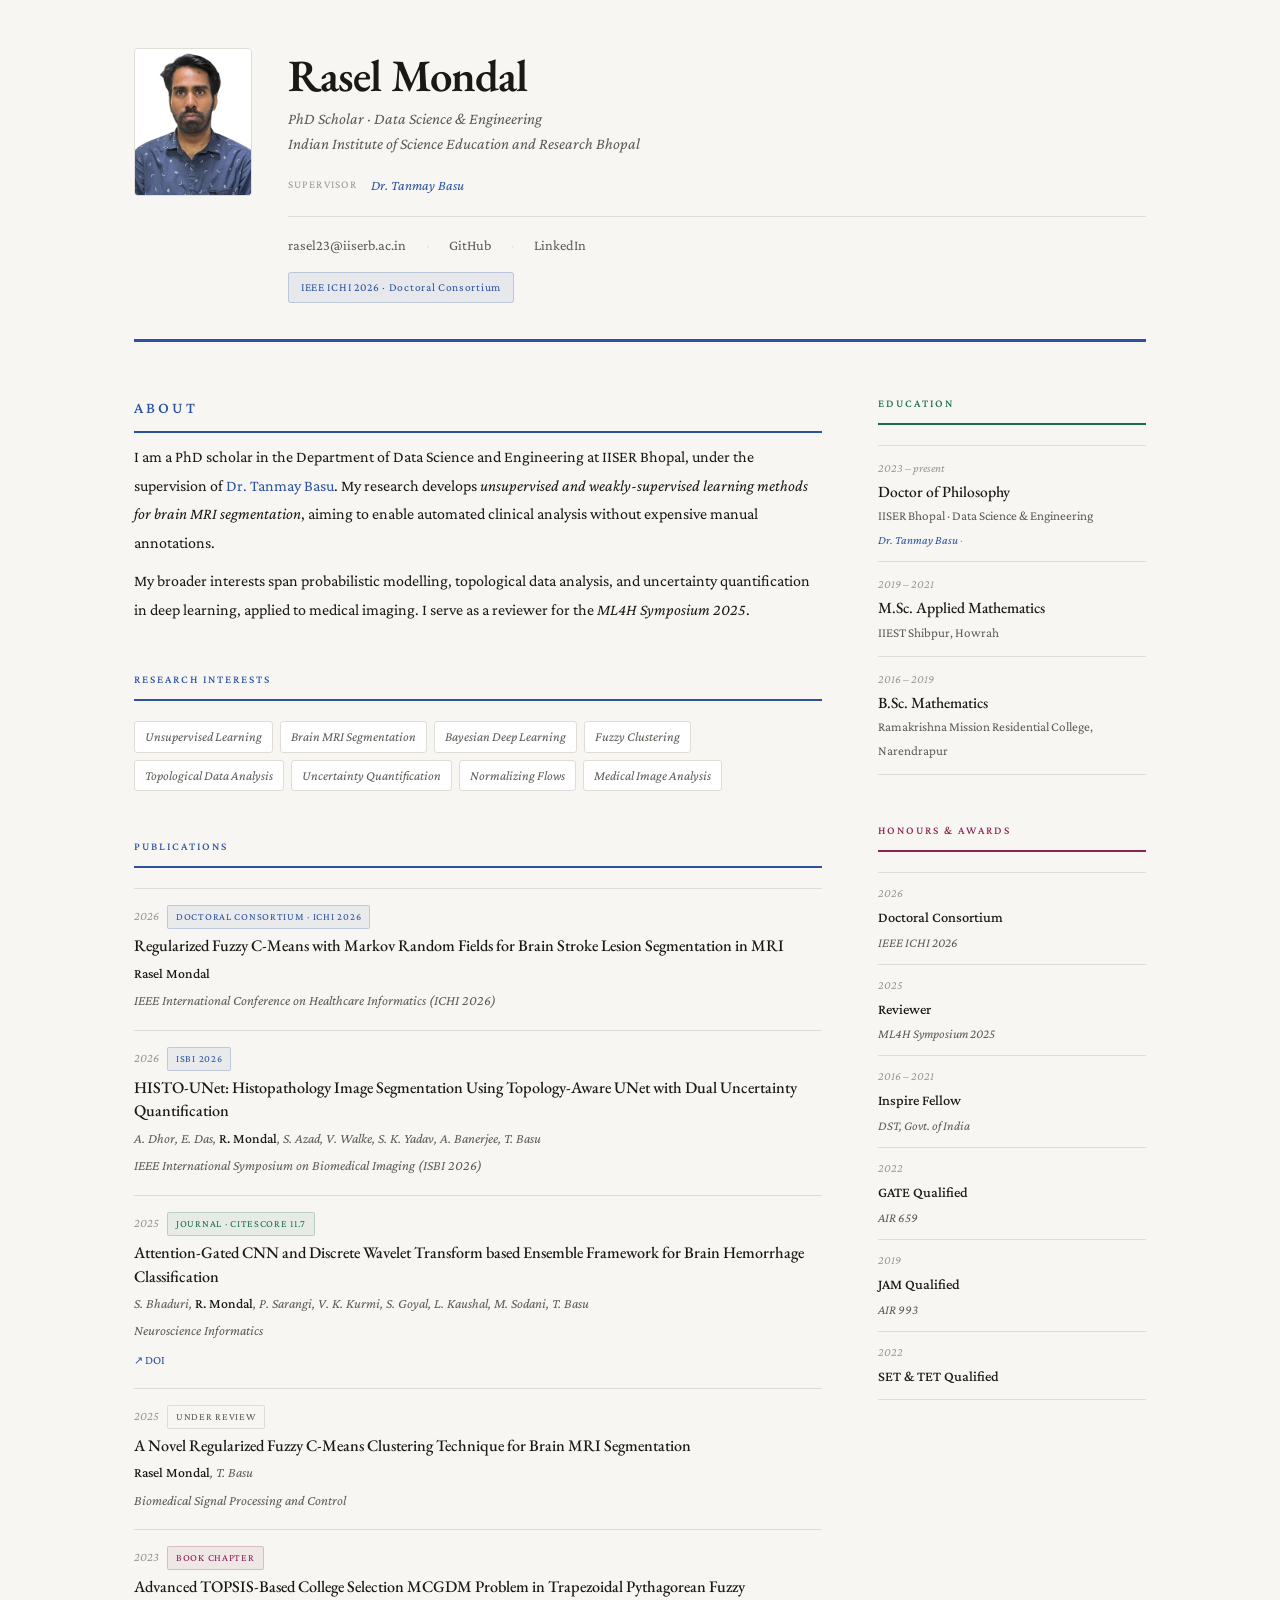
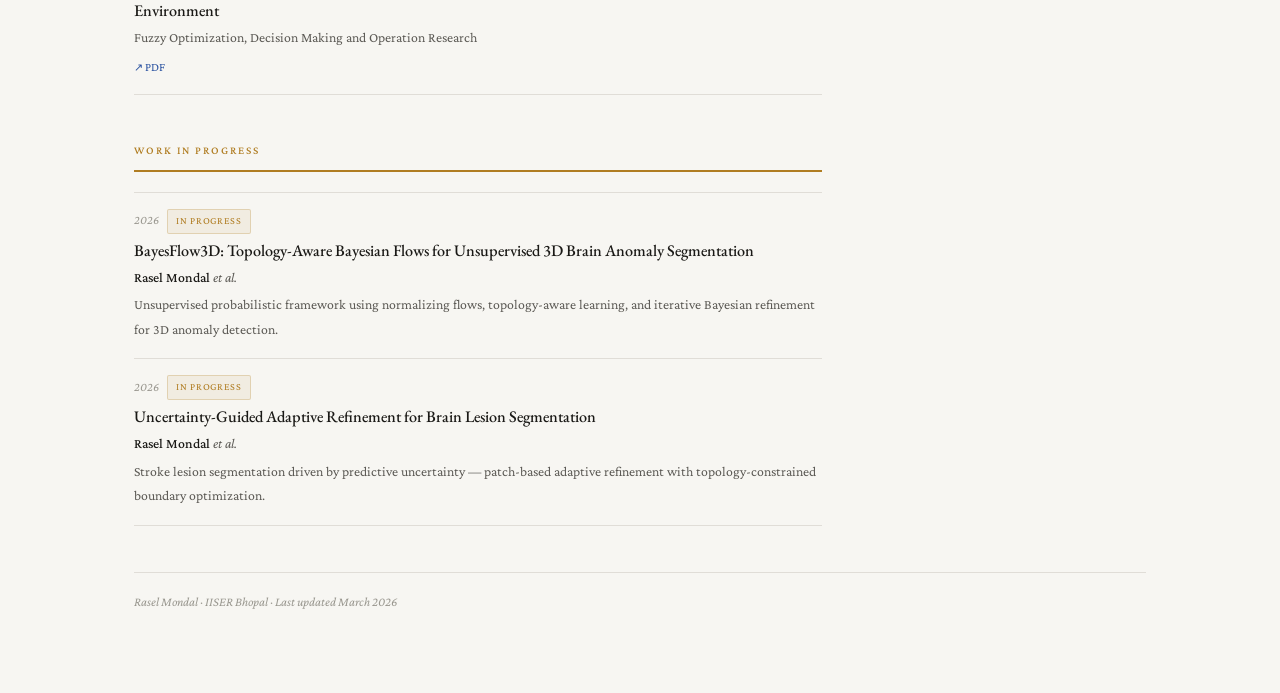
==== commit 36cfabd4: "Remove co-supervisor details from index.html Removed co-supervisor references from the index.html fi" ====
--- a/index.html
+++ b/index.html
@@ -336,10 +336,6 @@
           <span class="sv-name">
             <a href="https://sites.google.com/view/tanmaybasu/" target="_blank" rel="noopener">Dr. Tanmay Basu</a>
           </span>
-          <span class="sv-lbl">Co-supervisor</span>
-          <span class="sv-name">
-            <a href="https://sites.google.com/view/badrisubudhi/home" target="_blank" rel="noopener">Dr. Badri N. Subudhi</a>
-          </span>
         </div>
 
         <div class="hd-rule"></div>
@@ -349,7 +345,7 @@
           <span class="hd-sep">·</span>
           <a href="https://github.com/Rasel2316" target="_blank" rel="noopener">GitHub</a>
           <span class="hd-sep">·</span>
-          <a href="https://linkedin.com/in/" target="_blank" rel="noopener">LinkedIn</a>
+          <a href="https://www.linkedin.com/in/raselmondal/" target="_blank" rel="noopener">LinkedIn</a>
         </div>
 
         <span class="hd-badge">IEEE ICHI 2026 · Doctoral Consortium</span>
@@ -368,8 +364,7 @@
         <p class="sec-label sl-blue">About</p>
         <p>
           I am a PhD scholar in the Department of Data Science and Engineering at IISER Bhopal,
-          under the supervision of <a href="https://sites.google.com/view/tanmaybasu/" target="_blank" rel="noopener">Dr. Tanmay Basu</a>
-          and co-supervised by <a href="https://sites.google.com/view/badrisubudhi/home" target="_blank" rel="noopener">Dr. Badri N. Subudhi</a>.
+          under the supervision of <a href="https://sites.google.com/view/tanmaybasu/" target="_blank" rel="noopener">Dr. Tanmay Basu</a>.
           My research develops <em>unsupervised and weakly-supervised learning methods for brain MRI segmentation</em>,
           aiming to enable automated clinical analysis without expensive manual annotations.
         </p>
@@ -490,7 +485,6 @@
           <p class="edu-inst">IISER Bhopal · Data Science &amp; Engineering</p>
           <p class="edu-note">
             <a href="https://sites.google.com/view/tanmaybasu/" target="_blank" rel="noopener">Dr. Tanmay Basu</a> ·
-            <a href="https://sites.google.com/view/badrisubudhi/home" target="_blank" rel="noopener">Dr. Badri N. Subudhi</a>
           </p>
         </div>
         <div class="edu-item">
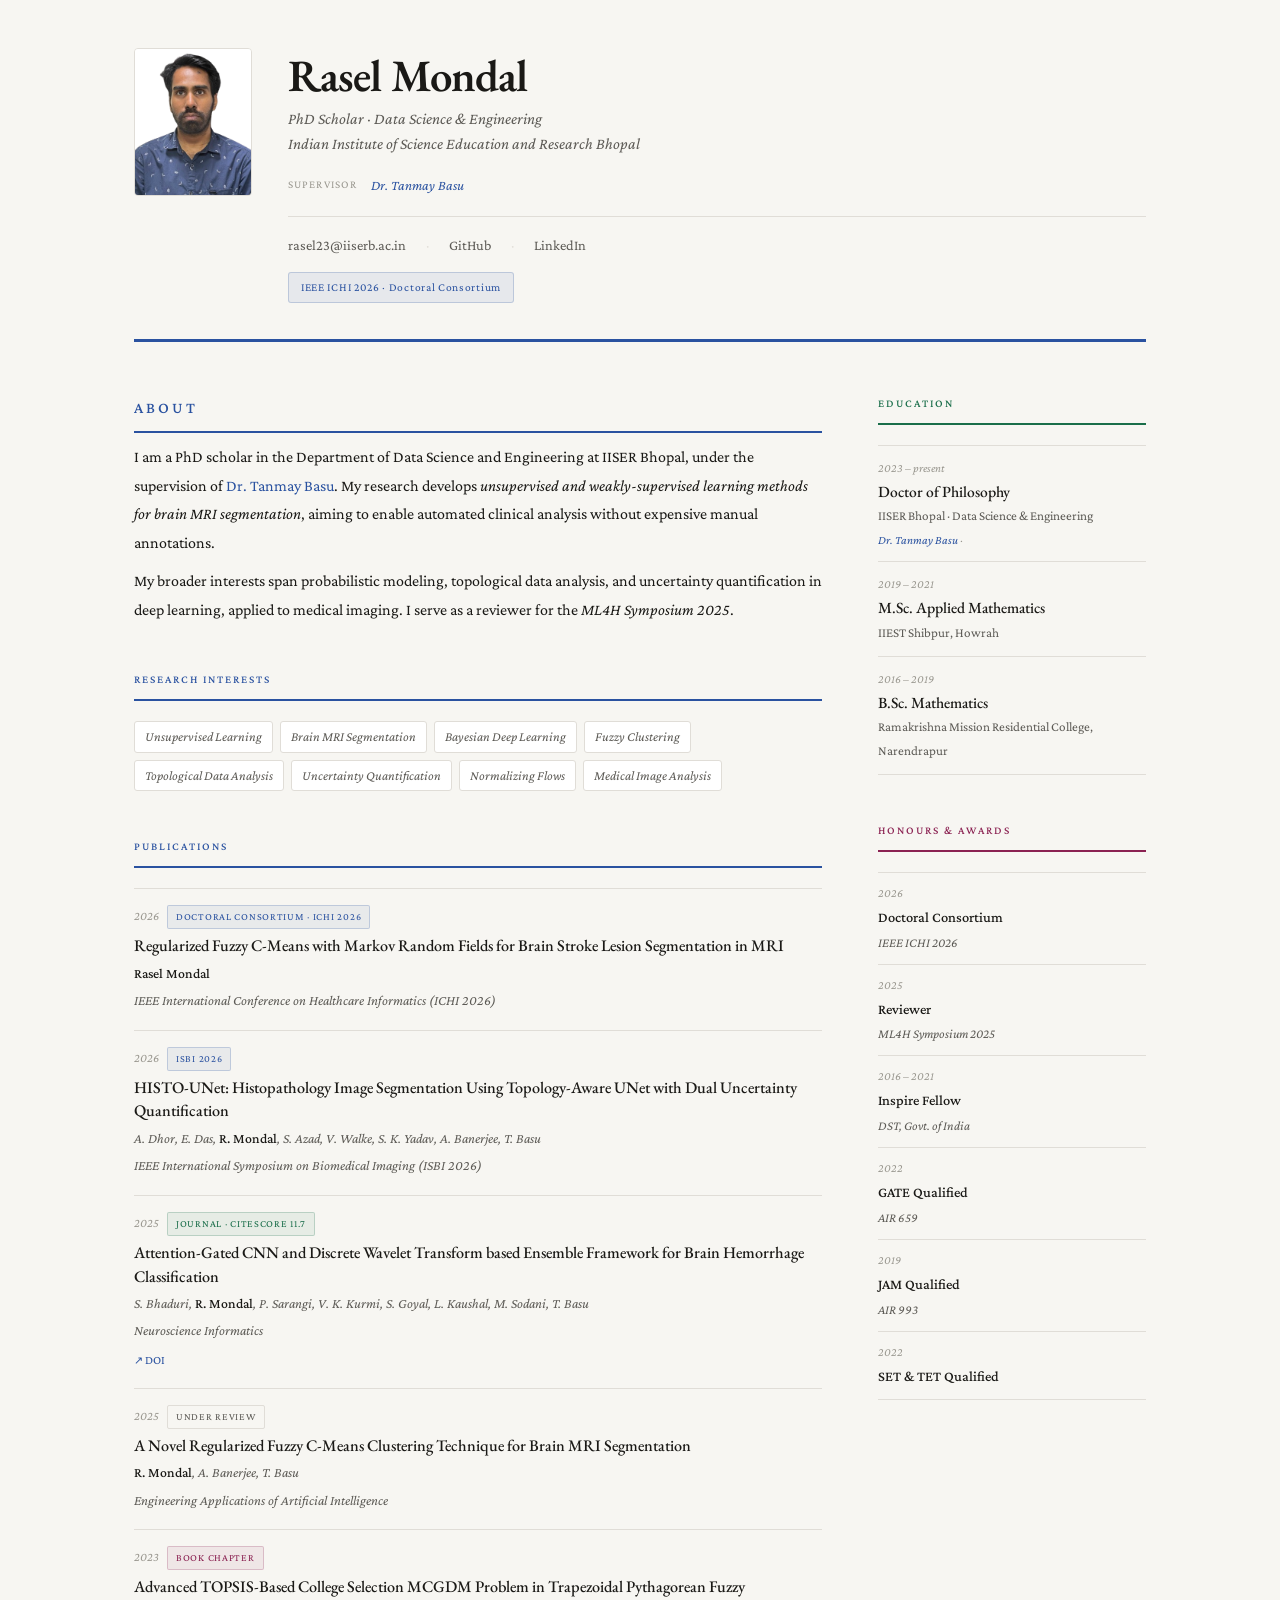
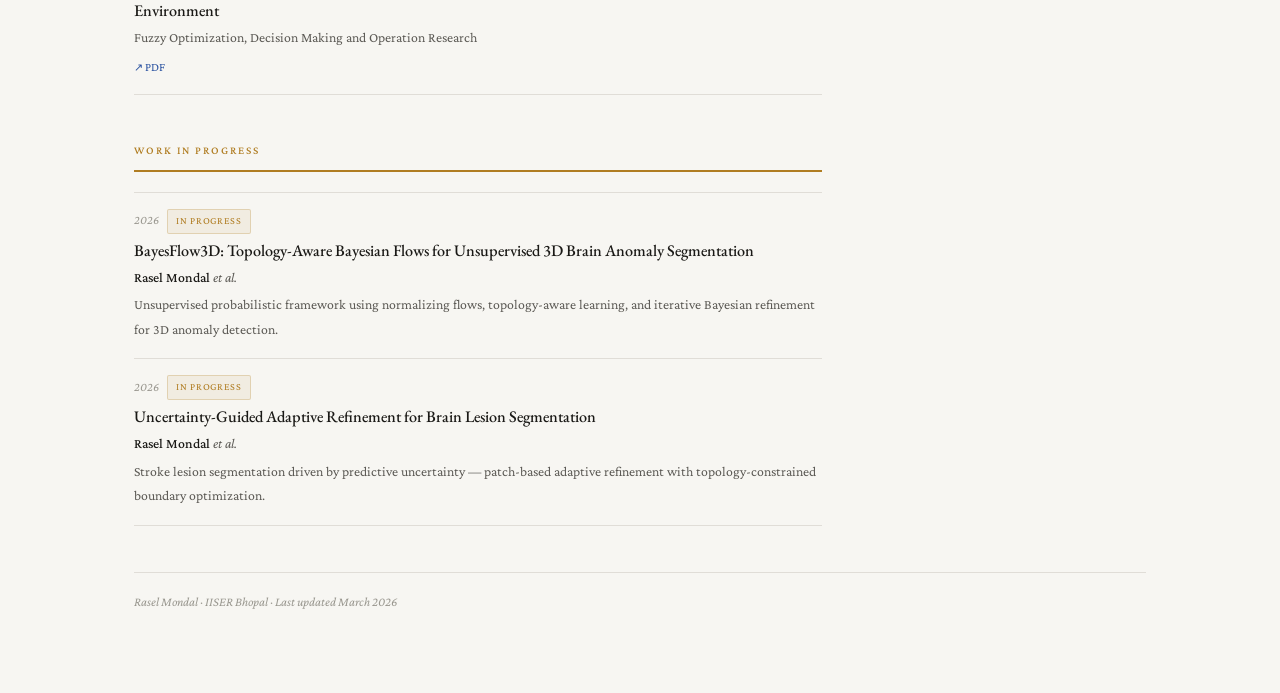
==== commit b4a9889b: "Update author names and publication venue in index.html" ====
--- a/index.html
+++ b/index.html
@@ -369,7 +369,7 @@
           aiming to enable automated clinical analysis without expensive manual annotations.
         </p>
         <p>
-          My broader interests span probabilistic modelling, topological data analysis, and
+          My broader interests span probabilistic modeling, topological data analysis, and
           uncertainty quantification in deep learning, applied to medical imaging.
           I serve as a reviewer for the <em>ML4H Symposium 2025</em>.
         </p>
@@ -431,8 +431,8 @@
             <span class="badge b-review">Under Review</span>
           </div>
           <p class="pub-title">A Novel Regularized Fuzzy C-Means Clustering Technique for Brain MRI Segmentation</p>
-          <p class="pub-authors"><b>Rasel Mondal</b>, T. Basu</p>
-          <p class="pub-venue"><em>Biomedical Signal Processing and Control</em></p>
+          <p class="pub-authors"><b>R. Mondal</b>, A. Banerjee, T. Basu</p>
+          <p class="pub-venue"><em>Engineering Applications of Artificial Intelligence</em></p>
         </div>
 
         <div class="pub">
